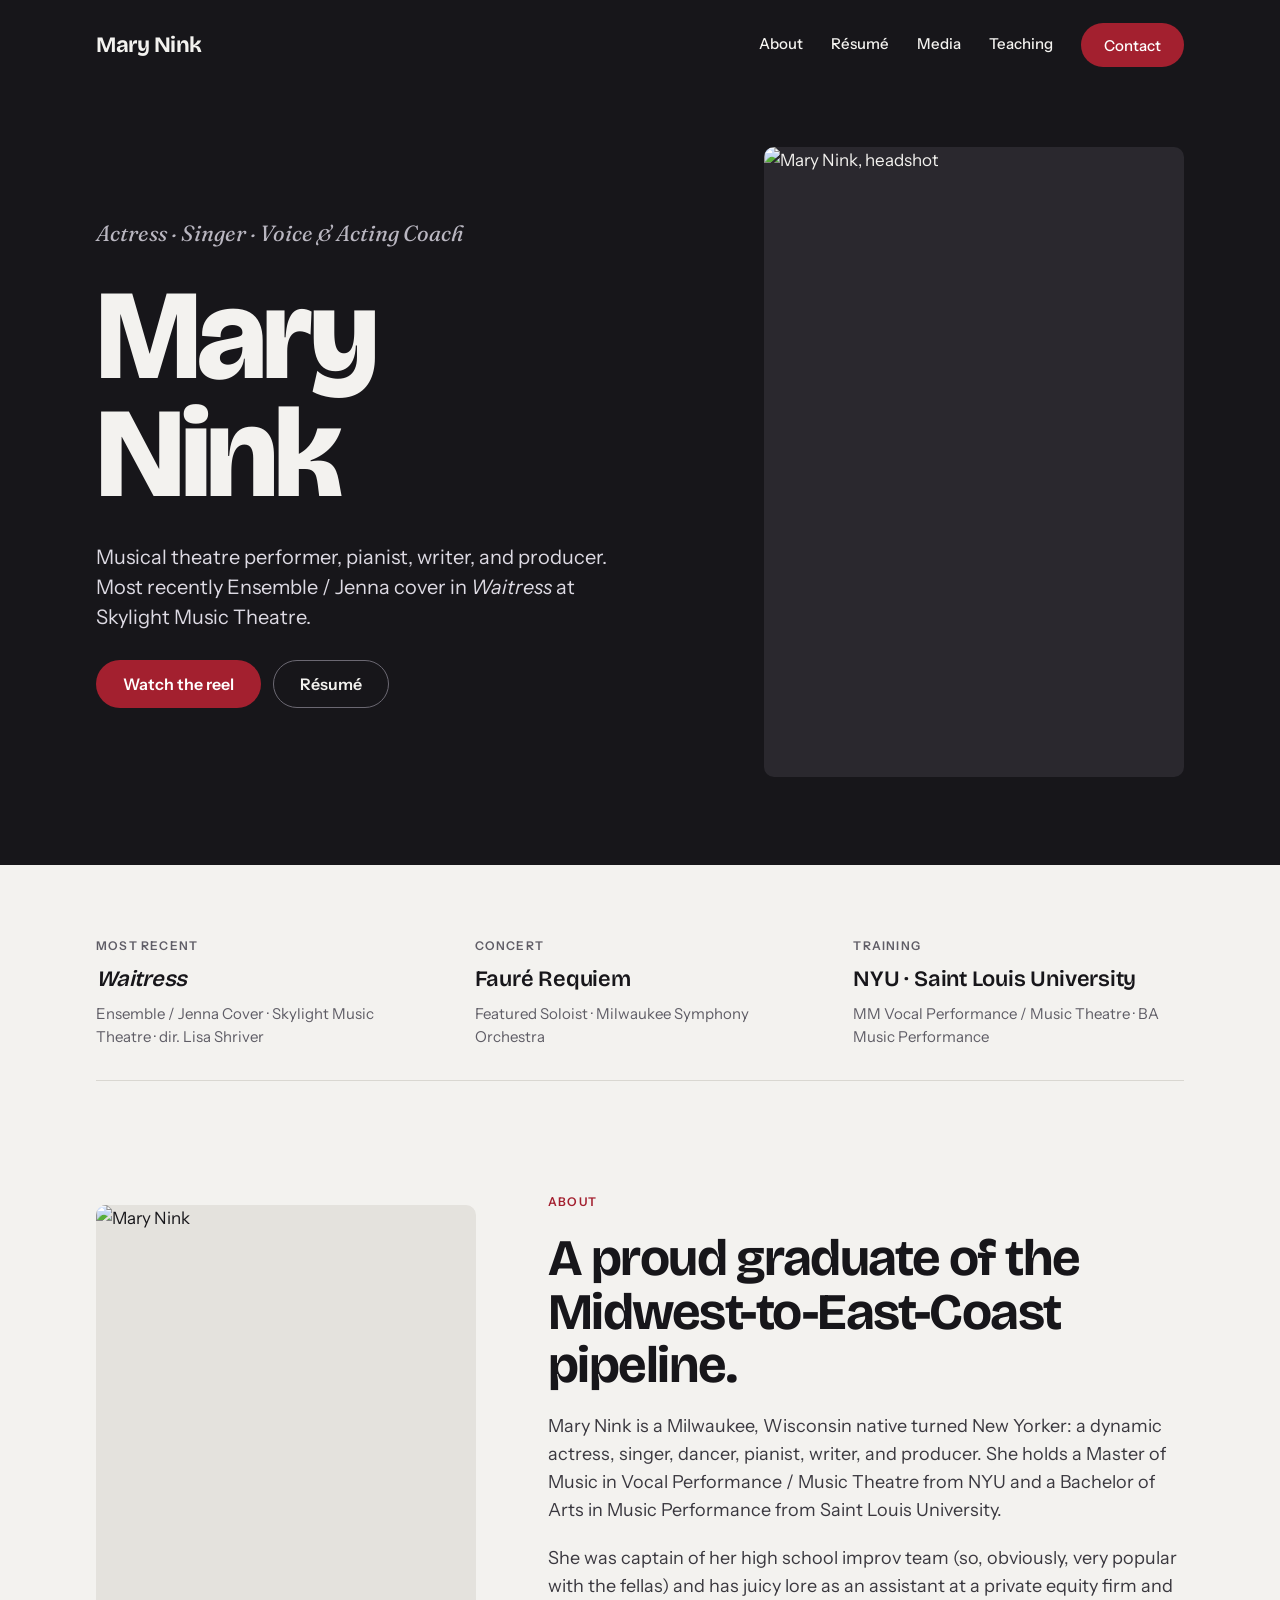
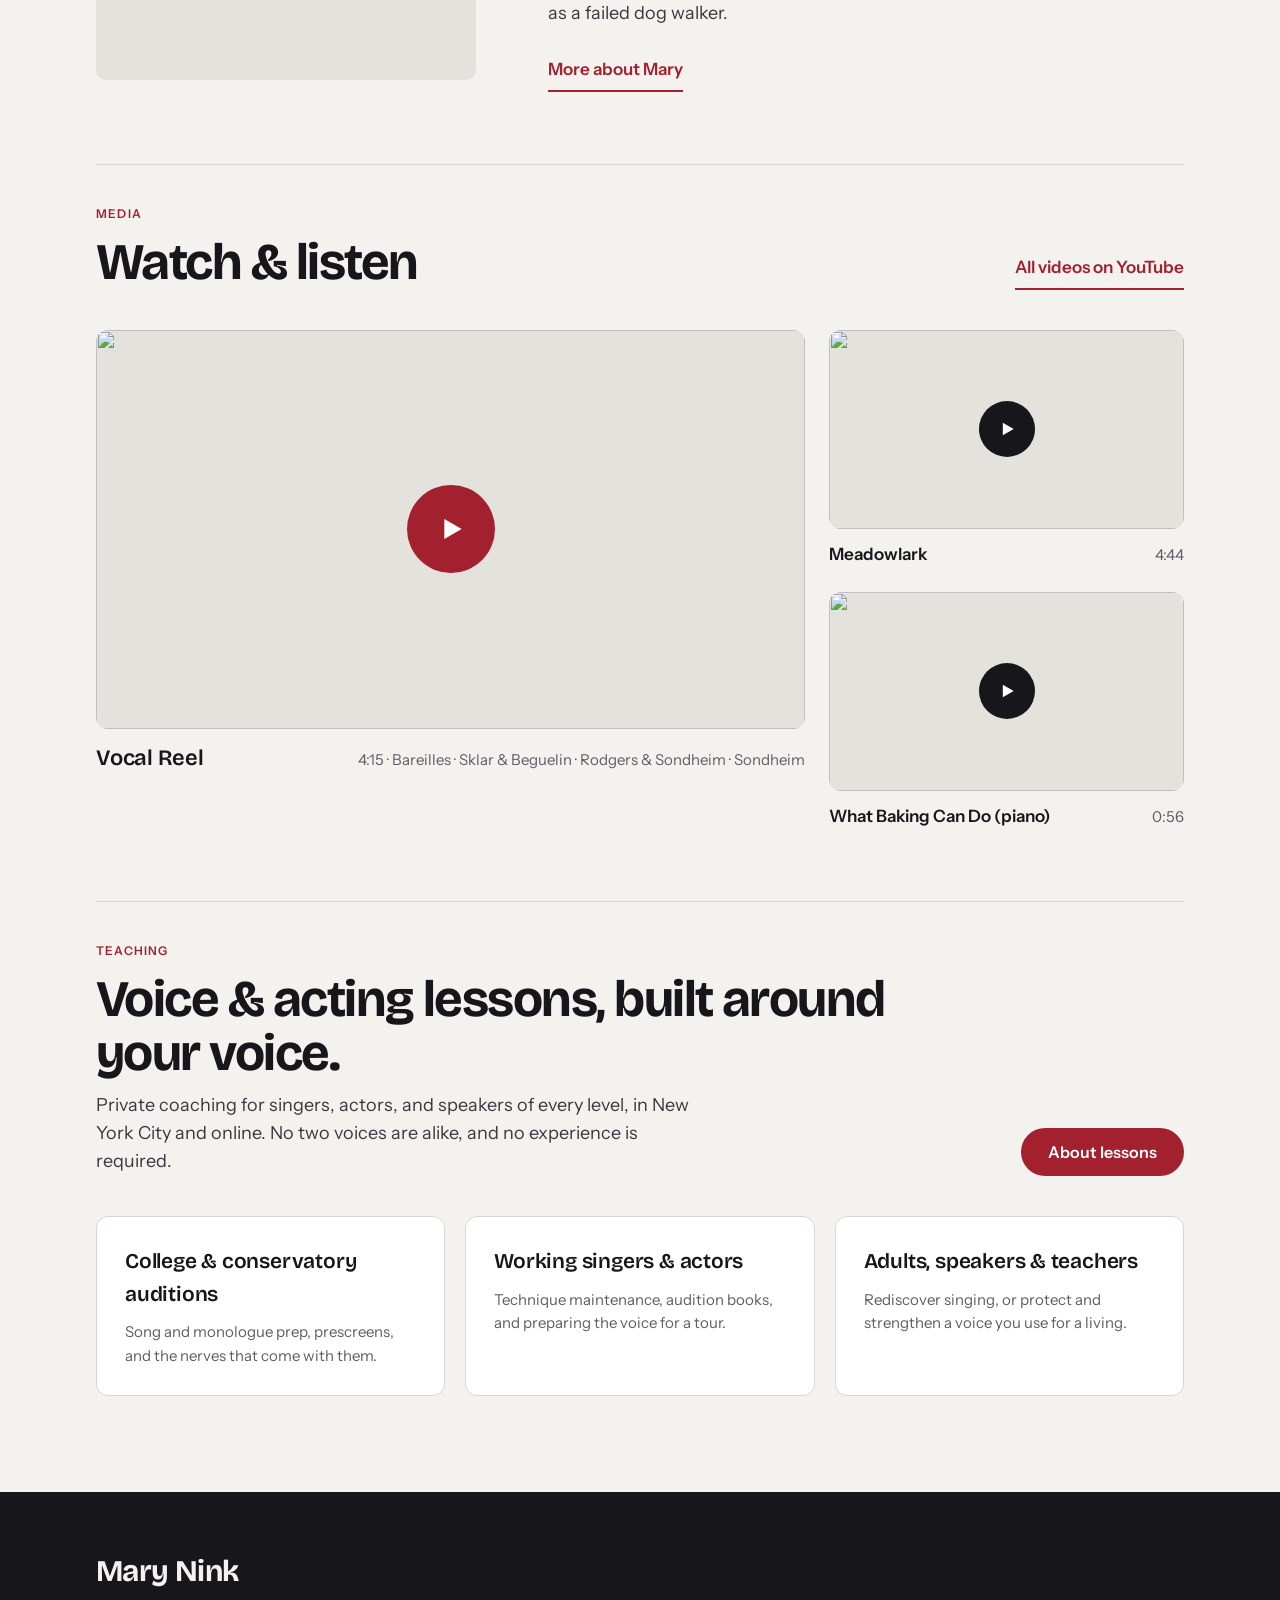
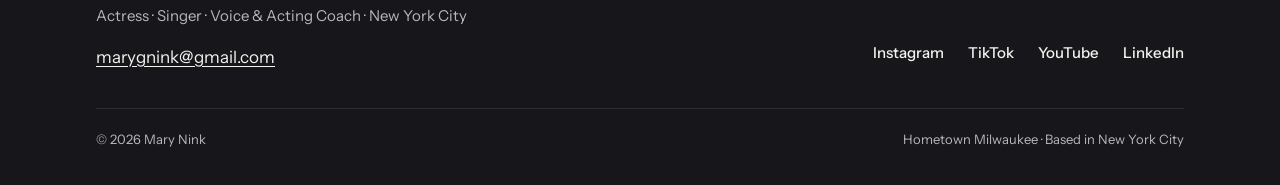
==== index.html @ 230041e6 "Home: drop the 'New York City by way of Milwaukee' line from the hero Co-Authored-By: Claude Fable 5" ====
<!doctype html>
<html lang="en">
<head>
<meta charset="utf-8">
<meta name="viewport" content="width=device-width, initial-scale=1">
<title>Mary Nink — Actress, Singer, Voice &amp; Acting Coach</title>
<meta name="description" content="Mary Nink is a New York City–based actress, singer, pianist, and voice and acting coach. Milwaukee native. MM, NYU; BA, Saint Louis University. Most recently in Waitress at Skylight Music Theatre.">
<link rel="canonical" href="https://mott-lab.github.io/marynink/">
<link rel="icon" href="assets/favicon.svg" type="image/svg+xml">
<meta property="og:type" content="website">
<meta property="og:site_name" content="Mary Nink">
<meta property="og:title" content="Mary Nink — Actress, Singer, Voice &amp; Acting Coach">
<meta property="og:description" content="New York City–based actress, singer, pianist, and voice and acting coach.">
<meta property="og:url" content="https://mott-lab.github.io/marynink/">
<meta property="og:image" content="https://static.wixstatic.com/media/5681b1_0198e34753824c97a51f817c208abb28~mv2.jpg/v1/fill/w_1200,h_630,al_c,q_85/5681b1_0198e34753824c97a51f817c208abb28~mv2.jpg">
<meta name="twitter:card" content="summary_large_image">
<link rel="preconnect" href="https://fonts.googleapis.com">
<link rel="preconnect" href="https://fonts.gstatic.com" crossorigin>
<link rel="stylesheet" href="https://fonts.googleapis.com/css2?family=Bricolage+Grotesque:opsz,wght@12..96,400..800&family=Fraunces:ital,opsz,wght@1,9..144,300..500&family=Instrument+Sans:ital,wght@0,400..700;1,400&display=swap">
<link rel="stylesheet" href="css/style.css">
<script type="application/ld+json">
{
  "@context": "https://schema.org",
  "@type": "Person",
  "name": "Mary Nink",
  "jobTitle": ["Actress", "Singer", "Voice and Acting Coach"],
  "email": "mailto:marygnink@gmail.com",
  "url": "https://mott-lab.github.io/marynink/",
  "homeLocation": { "@type": "Place", "name": "New York, NY" },
  "birthPlace": { "@type": "Place", "name": "Milwaukee, WI" },
  "alumniOf": [
    { "@type": "CollegeOrUniversity", "name": "New York University" },
    { "@type": "CollegeOrUniversity", "name": "Saint Louis University" }
  ],
  "sameAs": [
    "https://www.instagram.com/mary_nink/",
    "https://www.tiktok.com/@marynink",
    "https://www.youtube.com/@marynink",
    "https://www.linkedin.com/in/mary-nink-14496112a"
  ]
}
</script>
</head>
<body>
<a class="skip-link" href="#main">Skip to content</a>

<header class="site-header site-header--dark">
  <div class="wrap site-header__inner">
    <a class="brand" href="./">Mary Nink</a>
    <button class="nav-toggle" type="button" aria-expanded="false" aria-controls="site-nav" aria-label="Menu">
      <span class="nav-toggle__bar"></span><span class="nav-toggle__bar"></span><span class="nav-toggle__bar"></span>
    </button>
    <nav id="site-nav" class="site-nav" aria-label="Primary">
      <a href="about.html">About</a>
      <a href="resume.html">Résumé</a>
      <a href="media.html">Media</a>
      <a href="teaching.html">Teaching</a>
      <a class="btn btn--accent" href="contact.html">Contact</a>
    </nav>
  </div>
</header>

<main id="main">

  <section class="hero">
    <div class="wrap hero__inner">
      <div class="hero__copy">
        <p class="hero__kicker">Actress · Singer · Voice &amp; Acting Coach</p>
        <h1 class="display display--hero">Mary<br>Nink</h1>
        <p class="hero__lede">Musical theatre performer, pianist, writer, and producer. Most recently Ensemble / Jenna cover in <em>Waitress</em> at Skylight Music Theatre.</p>
        <div class="actions">
          <a class="btn btn--accent" href="media.html">Watch the reel</a>
          <a class="btn btn--outline-light" href="resume.html">Résumé</a>
        </div>
      </div>
      <div class="hero__photo">
        <img src="https://static.wixstatic.com/media/5681b1_0198e34753824c97a51f817c208abb28~mv2.jpg/v1/fill/w_800,h_1200,al_c,q_85,usm_0.66_1.00_0.01/5681b1_0198e34753824c97a51f817c208abb28~mv2.jpg" width="800" height="1200" alt="Mary Nink, headshot" fetchpriority="high">
      </div>
    </div>
  </section>

  <section class="section--tight">
    <div class="wrap">
      <div class="facts">
        <div class="fact">
          <span class="eyebrow eyebrow--muted">Most recent</span>
          <span class="fact__title"><em>Waitress</em></span>
          <span class="muted small">Ensemble / Jenna Cover · Skylight Music Theatre · dir. Lisa Shriver</span>
        </div>
        <div class="fact">
          <span class="eyebrow eyebrow--muted">Concert</span>
          <span class="fact__title">Fauré Requiem</span>
          <span class="muted small">Featured Soloist · Milwaukee Symphony Orchestra</span>
        </div>
        <div class="fact">
          <span class="eyebrow eyebrow--muted">Training</span>
          <span class="fact__title">NYU · Saint Louis University</span>
          <span class="muted small">MM Vocal Performance / Music Theatre · BA Music Performance</span>
        </div>
      </div>
    </div>
  </section>

  <section class="section">
    <div class="wrap" style="display:flex;flex-wrap:wrap;align-items:center;gap:40px 72px">
      <div class="portrait portrait--4x5" style="flex:0 1 380px;min-width:240px">
        <img src="https://static.wixstatic.com/media/5681b1_aa1f52a4cecd41df82ac7505c5632395~mv2.jpeg/v1/fill/w_880,h_1100,al_c,q_85,usm_0.66_1.00_0.01/5681b1_aa1f52a4cecd41df82ac7505c5632395~mv2.jpeg" width="880" height="1100" alt="Mary Nink" loading="lazy">
      </div>
      <div class="stack" style="flex:1 1 440px;gap:20px">
        <span class="eyebrow">About</span>
        <h2 class="h2">A proud graduate of the Midwest-to-East-Coast pipeline.</h2>
        <div class="prose" style="font-size:18px">
          <p>Mary Nink is a Milwaukee, Wisconsin native turned New Yorker: a dynamic actress, singer, dancer, pianist, writer, and producer. She holds a Master of Music in Vocal Performance / Music Theatre from NYU and a Bachelor of Arts in Music Performance from Saint Louis University.</p>
          <p>She was captain of her high school improv team (so, obviously, very popular with the fellas) and has juicy lore as an assistant at a private equity firm and as a failed dog walker.</p>
        </div>
        <a class="link-underline self-start" href="about.html">More about Mary</a>
      </div>
    </div>
  </section>

  <section class="section section--flush-top">
    <div class="wrap">
      <div class="section--rule" style="padding-top:40px">
        <div class="row">
          <div class="stack" style="gap:12px">
            <span class="eyebrow">Media</span>
            <h2 class="h2">Watch &amp; listen</h2>
          </div>
          <a class="link-underline" href="https://www.youtube.com/@marynink/videos" rel="noopener">All videos on YouTube</a>
        </div>

        <div class="mt-lg" style="display:flex;flex-wrap:wrap;gap:24px">
          <a class="media-card" style="flex:2 1 560px" href="https://www.youtube.com/watch?v=K8fSyA7ZMkI" rel="noopener">
            <span class="media-card__thumb">
              <img src="https://i.ytimg.com/vi/K8fSyA7ZMkI/maxresdefault.jpg" width="1280" height="720" alt="" loading="lazy">
              <span class="play-badge play-badge--lg" aria-hidden="true">
                <svg width="32" height="32" viewBox="0 0 24 24" fill="#fff"><path d="M7 4.5v15l13-7.5z"/></svg>
              </span>
            </span>
            <span class="media-card__meta">
              <span class="media-card__title">Vocal Reel</span>
              <span class="muted small">4:15 · Bareilles · Sklar &amp; Beguelin · Rodgers &amp; Sondheim · Sondheim</span>
            </span>
          </a>
          <div style="flex:1 1 280px;min-width:0;display:flex;flex-direction:column;gap:24px">
            <a class="media-card" href="media.html#more">
              <span class="media-card__thumb">
                <img src="https://static.wixstatic.com/media/5681b1_4193175b0b6e46e4a4966d03e0570d98f002.jpg/v1/fill/w_844,h_475,enc_auto/file.jpeg" width="844" height="475" alt="" loading="lazy">
                <span class="play-badge" aria-hidden="true"><svg width="20" height="20" viewBox="0 0 24 24" fill="#fff"><path d="M7 4.5v15l13-7.5z"/></svg></span>
              </span>
              <span class="media-card__meta"><span style="font-weight:600">Meadowlark</span><span class="muted small">4:44</span></span>
            </a>
            <a class="media-card" href="media.html#more">
              <span class="media-card__thumb">
                <img src="https://static.wixstatic.com/media/5681b1_f1ef5cc8d15c46eebb0e040eceede13af002.jpg/v1/fill/w_844,h_475,enc_auto/file.jpeg" width="844" height="475" alt="" loading="lazy">
                <span class="play-badge" aria-hidden="true"><svg width="20" height="20" viewBox="0 0 24 24" fill="#fff"><path d="M7 4.5v15l13-7.5z"/></svg></span>
              </span>
              <span class="media-card__meta"><span style="font-weight:600">What Baking Can Do (piano)</span><span class="muted small">0:56</span></span>
            </a>
          </div>
        </div>
      </div>
    </div>
  </section>

  <section class="section section--flush-top" style="padding-bottom:96px">
    <div class="wrap">
      <div class="section--rule" style="padding-top:40px">
        <div class="row">
          <div class="stack" style="gap:12px;flex:1 1 420px;min-width:0">
            <span class="eyebrow">Teaching</span>
            <h2 class="h2">Voice &amp; acting lessons, built around your voice.</h2>
            <p class="measure" style="font-size:18px;color:var(--ink-3)">Private coaching for singers, actors, and speakers of every level, in New York City and online. No two voices are alike, and no experience is required.</p>
          </div>
          <a class="btn btn--accent" href="teaching.html">About lessons</a>
        </div>
        <div class="grid mt-lg">
          <div class="card">
            <span class="card__title">College &amp; conservatory auditions</span>
            <p class="muted small">Song and monologue prep, prescreens, and the nerves that come with them.</p>
          </div>
          <div class="card">
            <span class="card__title">Working singers &amp; actors</span>
            <p class="muted small">Technique maintenance, audition books, and preparing the voice for a tour.</p>
          </div>
          <div class="card">
            <span class="card__title">Adults, speakers &amp; teachers</span>
            <p class="muted small">Rediscover singing, or protect and strengthen a voice you use for a living.</p>
          </div>
        </div>
      </div>
    </div>
  </section>

</main>

<footer class="site-footer">
  <div class="wrap site-footer__inner">
    <div class="site-footer__brand">
      <span class="site-footer__name">Mary Nink</span>
      <span class="site-footer__tag">Actress · Singer · Voice &amp; Acting Coach · New York City</span>
      <a class="site-footer__email" href="mailto:marygnink@gmail.com">marygnink@gmail.com</a>
    </div>
    <nav class="site-footer__social" aria-label="Social">
      <a href="https://www.instagram.com/mary_nink/" rel="noopener">Instagram</a>
      <a href="https://www.tiktok.com/@marynink" rel="noopener">TikTok</a>
      <a href="https://www.youtube.com/@marynink/videos" rel="noopener">YouTube</a>
      <a href="https://www.linkedin.com/in/mary-nink-14496112a" rel="noopener">LinkedIn</a>
    </nav>
    <div class="site-footer__legal">
      <span>© <span id="year">2026</span> Mary Nink</span>
      <span>Hometown Milwaukee · Based in New York City</span>
    </div>
  </div>
</footer>

<script src="js/main.js" defer></script>
</body>
</html>
---- css/style.css ----
/* ==========================================================================
   Mary Nink — site stylesheet
   One ground, one ink, one accent. Edit the tokens below to retheme.
   ========================================================================== */

:root {
  --ink: #17161A;
  --ink-2: #2A282E;
  --ink-3: #3A383F;
  --paper: #F3F2EF;
  --paper-2: #E4E2DD;
  --white: #FFFFFF;
  --line: #D9D7D1;
  --line-2: #C9C6BF;
  --line-dark: #2E2C33;
  --muted: #5F5D66;
  --muted-on-dark: #B9B6C0;
  --soft-on-dark: #DDDAE3;
  --accent: #A3202F;
  --accent-hover: #7E1724;

  --font-display: 'Bricolage Grotesque', system-ui, -apple-system, 'Segoe UI', sans-serif;
  --font-body: 'Instrument Sans', system-ui, -apple-system, 'Segoe UI', sans-serif;
  --font-serif: 'Fraunces', Georgia, 'Times New Roman', serif;

  --wrap: 1184px;
  --gutter: 48px;
  --radius: 12px;
  --radius-lg: 14px;
}

@media (max-width: 760px) {
  :root { --gutter: 20px; }
}

/* Reset ------------------------------------------------------------------ */

*, *::before, *::after { box-sizing: border-box; }

html { -webkit-text-size-adjust: 100%; scroll-behavior: smooth; }

body {
  margin: 0;
  background: var(--paper);
  color: var(--ink);
  font-family: var(--font-body);
  font-size: 17px;
  line-height: 1.55;
  -webkit-font-smoothing: antialiased;
}

img, svg, video, iframe { display: block; max-width: 100%; }
img { height: auto; background: var(--paper-2); }

h1, h2, h3, h4 {
  margin: 0;
  font-family: var(--font-display);
  font-weight: 700;
  letter-spacing: -0.02em;
  line-height: 1.1;
}

p, ul, ol { margin: 0; }
ul, ol { padding: 0; list-style: none; }

a { color: var(--accent); text-decoration-thickness: 1px; text-underline-offset: 3px; }
a:hover { color: var(--accent-hover); }

button, input, select, textarea { font: inherit; color: inherit; }

:focus-visible { outline: 2px solid var(--accent); outline-offset: 3px; }

.visually-hidden {
  position: absolute !important;
  width: 1px; height: 1px;
  padding: 0; margin: -1px;
  overflow: hidden; clip: rect(0 0 0 0);
  white-space: nowrap; border: 0;
}

.skip-link {
  position: absolute; left: 16px; top: -100px;
  padding: 10px 16px; border-radius: 8px;
  background: var(--accent); color: var(--white);
  font-weight: 600; z-index: 100;
}
.skip-link:focus { top: 16px; color: var(--white); }

/* Layout ------------------------------------------------------------------ */

.wrap { max-width: var(--wrap); margin: 0 auto; padding-inline: var(--gutter); }

.section { padding-block: 72px; }
.section--tight { padding-block: 40px; }
.section--flush-top { padding-top: 0; }
.section--rule { border-top: 1px solid var(--line); }

.split {
  display: flex; flex-wrap: wrap;
  gap: 40px 72px; align-items: flex-start;
}
.split > .split__aside { flex: 0 1 300px; min-width: 0; }
.split > .split__main { flex: 1 1 520px; min-width: 0; }

.grid { display: flex; flex-wrap: wrap; gap: 20px; }
.grid > * { flex: 1 1 280px; min-width: 0; }
.grid--tight > * { flex-basis: 220px; }

.stack { display: flex; flex-direction: column; gap: 16px; }
.stack--sm { gap: 8px; }
.stack--lg { gap: 28px; }

.row {
  display: flex; flex-wrap: wrap;
  align-items: flex-end; justify-content: space-between;
  gap: 16px 48px;
}

/* Type -------------------------------------------------------------------- */

.eyebrow {
  display: block;
  font-size: 12px; font-weight: 600;
  letter-spacing: 0.1em; text-transform: uppercase;
  color: var(--accent);
}
.eyebrow--muted { color: var(--muted); }

.display {
  font-size: clamp(44px, 6vw, 84px);
  font-weight: 800; line-height: 0.98;
  letter-spacing: -0.035em;
}
.display--hero {
  font-size: clamp(64px, 10vw, 136px);
  line-height: 0.92;
}

.h2 { font-size: clamp(34px, 4vw, 52px); line-height: 1.05; letter-spacing: -0.03em; }
.h3 { font-size: clamp(28px, 3vw, 36px); letter-spacing: -0.025em; }
.h4 { font-size: 22px; font-weight: 600; letter-spacing: -0.01em; }

.lede {
  font-family: var(--font-serif);
  font-style: italic; font-weight: 400;
  font-size: 22px; line-height: 1.4;
  color: var(--muted);
}

.prose { font-size: 19px; color: var(--ink-3); display: flex; flex-direction: column; gap: 20px; }
.prose p { max-width: 68ch; }

.muted { color: var(--muted); }
.small { font-size: 15px; }
.measure { max-width: 620px; }

/* Buttons ----------------------------------------------------------------- */

.btn {
  display: inline-flex; align-items: center; justify-content: center; gap: 10px;
  min-height: 48px; padding: 0 26px;
  border-radius: 999px; border: 1.5px solid transparent;
  font-weight: 600; font-size: 16px; line-height: 1;
  text-decoration: none; cursor: pointer;
  transition: background-color .15s ease, border-color .15s ease, color .15s ease, transform .15s ease;
}
.btn:active { transform: translateY(1px); }
.btn--accent { background: var(--accent); color: var(--white); }
.btn--accent:hover { background: var(--accent-hover); color: var(--white); }
.btn--outline { border-color: var(--ink); color: var(--ink); background: transparent; }
.btn--outline:hover { background: var(--ink); color: var(--paper); }
.btn--outline-light { border-color: #6B6872; color: var(--paper); background: transparent; }
.btn--outline-light:hover { border-color: var(--paper); color: var(--paper); }
.btn--sm { min-height: 44px; padding: 0 22px; font-size: 15px; }
.btn svg { flex: none; }

.link-underline {
  display: inline-flex; align-items: center; min-height: 44px;
  font-weight: 600; color: var(--accent); text-decoration: none;
  border-bottom: 2px solid var(--accent);
}
.link-underline:hover { color: var(--accent-hover); border-color: var(--accent-hover); }

.actions { display: flex; flex-wrap: wrap; gap: 12px; }

/* Header + nav ------------------------------------------------------------ */

.site-header {
  position: relative; z-index: 20;
  border-bottom: 1px solid var(--line);
  background: var(--paper);
}
.site-header--dark {
  background: var(--ink); color: var(--paper);
  border-bottom-color: transparent;
}
.site-header__inner {
  display: flex; align-items: center; justify-content: space-between;
  gap: 12px 32px; padding-block: 20px;
}
.brand {
  font-family: var(--font-display); font-weight: 700;
  font-size: 22px; letter-spacing: -0.02em;
  color: inherit; text-decoration: none; padding: 8px 0;
}
.brand:hover { color: inherit; }

.site-nav {
  display: flex; flex-wrap: wrap; align-items: center; gap: 4px 28px;
}
.site-nav a {
  color: inherit; text-decoration: none;
  font-size: 15px; font-weight: 500; padding: 12px 0;
  border-bottom: 2px solid transparent;
}
.site-nav a:hover { color: inherit; border-bottom-color: currentColor; }
.site-nav a[aria-current="page"] { font-weight: 600; border-bottom-color: var(--accent); }
.site-nav .btn { padding: 0 22px; min-height: 44px; font-size: 15px; border-bottom: 0; color: var(--white); }
.site-nav .btn:hover { color: var(--white); }

.nav-toggle {
  display: none;
  width: 44px; height: 44px; padding: 0;
  border: 0; border-radius: 8px; background: transparent;
  cursor: pointer; flex-direction: column; align-items: center; justify-content: center; gap: 5px;
}
.nav-toggle__bar {
  display: block; width: 22px; height: 2px; background: currentColor;
  transition: transform .2s ease, opacity .2s ease;
}
.nav-toggle[aria-expanded="true"] .nav-toggle__bar:nth-child(1) { transform: translateY(7px) rotate(45deg); }
.nav-toggle[aria-expanded="true"] .nav-toggle__bar:nth-child(2) { opacity: 0; }
.nav-toggle[aria-expanded="true"] .nav-toggle__bar:nth-child(3) { transform: translateY(-7px) rotate(-45deg); }

@media (max-width: 760px) {
  .nav-toggle { display: inline-flex; }
  .site-nav {
    display: none;
    position: absolute; left: 0; right: 0; top: 100%;
    flex-direction: column; align-items: stretch; gap: 0;
    padding: 8px var(--gutter) 20px;
    background: var(--paper); border-bottom: 1px solid var(--line);
    box-shadow: 0 16px 32px -16px rgba(0, 0, 0, .25);
  }
  .site-header--dark .site-nav { background: var(--ink); border-bottom-color: var(--line-dark); }
  .site-nav.is-open { display: flex; }
  .site-nav a { padding: 14px 0; font-size: 17px; border-bottom: 1px solid var(--line); }
  .site-header--dark .site-nav a { border-bottom-color: var(--line-dark); }
  .site-nav a[aria-current="page"] { border-bottom-color: var(--accent); }
  .site-nav .btn { margin-top: 12px; align-self: flex-start; }
}

/* Hero (home) ------------------------------------------------------------- */

.hero {
  background: var(--ink); color: var(--paper);
  padding: 56px 0 88px;
}
.hero__inner {
  display: flex; flex-wrap: wrap; align-items: center; gap: 48px 64px;
}
.hero__copy { flex: 1 1 440px; min-width: 0; display: flex; flex-direction: column; gap: 28px; }
.hero__kicker { font-family: var(--font-serif); font-style: italic; font-size: 22px; color: var(--muted-on-dark); }
.hero__lede { font-size: 20px; line-height: 1.5; max-width: 520px; color: var(--soft-on-dark); }
.hero__photo { flex: 0 1 420px; min-width: 260px; }
.hero__photo img {
  width: 100%; aspect-ratio: 2 / 3; object-fit: cover;
  border-radius: 10px; background: var(--ink-2);
}

/* Facts strip ------------------------------------------------------------- */

.facts { display: flex; flex-wrap: wrap; gap: 0 48px; border-bottom: 1px solid var(--line); }
.fact { flex: 1 1 300px; min-width: 0; padding: 32px 0; display: flex; flex-direction: column; gap: 6px; }
.fact__title { font-family: var(--font-display); font-weight: 600; font-size: 22px; letter-spacing: -0.01em; }

/* Cards ------------------------------------------------------------------- */

.card {
  background: var(--white); border: 1px solid var(--line);
  border-radius: var(--radius); padding: 28px;
  display: flex; flex-direction: column; gap: 10px;
}
.card--compact { padding: 22px 24px; gap: 6px; }
.card__title { font-family: var(--font-display); font-weight: 600; font-size: 21px; letter-spacing: -0.01em; }
.card__value { font-weight: 600; font-size: 18px; }
.card__big { font-family: var(--font-display); font-weight: 700; font-size: 30px; letter-spacing: -0.02em; }

.cta-band {
  background: var(--ink); color: var(--paper);
  border-radius: var(--radius-lg); padding: 48px;
  display: flex; flex-wrap: wrap; align-items: center; justify-content: space-between;
  gap: 20px 48px;
}
.cta-band h2 { color: var(--paper); font-size: clamp(28px, 3.5vw, 40px); letter-spacing: -0.03em; }
.cta-band p { color: var(--muted-on-dark); }
@media (max-width: 760px) { .cta-band { padding: 32px 24px; } }

/* Credits / list rows ----------------------------------------------------- */

.credits { display: flex; flex-direction: column; }
.credit {
  display: flex; flex-wrap: wrap; gap: 4px 24px;
  padding: 16px 0; border-bottom: 1px solid var(--line);
}
.credit__title { flex: 1.3 1 220px; min-width: 0; font-weight: 600; font-size: 18px; }
.credit__role { flex: 1 1 200px; min-width: 0; }
.credit__venue { flex: 1.3 1 220px; min-width: 0; color: var(--muted); }
.credit--two .credit__title { flex: 2 1 320px; }
.credit--two .credit__venue { flex: 1 1 200px; }
.credit__label {
  flex: 0 1 160px; min-width: 0; padding-top: 4px;
  font-size: 12px; font-weight: 600; letter-spacing: 0.1em; text-transform: uppercase; color: var(--muted);
}
.credit__body { flex: 1 1 360px; min-width: 0; }

.rows { display: flex; flex-direction: column; }
.rows > li {
  display: flex; flex-wrap: wrap; justify-content: space-between; gap: 4px 24px;
  padding: 18px 0; border-bottom: 1px solid var(--line); font-size: 18px;
}
.rows > li strong { font-weight: 600; }

.pills { display: flex; flex-wrap: wrap; gap: 10px; }
.pill {
  display: inline-flex; align-items: center; min-height: 40px; padding: 0 16px;
  border-radius: 999px; background: var(--white); border: 1px solid var(--line);
  font-size: 15px; color: var(--ink); text-decoration: none;
}
a.pill { min-height: 44px; padding: 0 18px; font-weight: 500; }
a.pill:hover { border-color: var(--ink); color: var(--ink); }

/* Media ------------------------------------------------------------------- */

.embed {
  position: relative; width: 100%; aspect-ratio: 16 / 9;
  background: var(--ink); border-radius: var(--radius); overflow: hidden;
}
.embed iframe { position: absolute; inset: 0; width: 100%; height: 100%; border: 0; }

.media-card { display: flex; flex-direction: column; gap: 12px; text-decoration: none; color: var(--ink); }
.media-card:hover { color: var(--ink); }
.media-card__thumb {
  position: relative; aspect-ratio: 16 / 9; width: 100%;
  border-radius: var(--radius); overflow: hidden; background: var(--paper-2);
}
.media-card__thumb img { width: 100%; height: 100%; object-fit: cover; }
.play-badge {
  position: absolute; left: 50%; top: 50%; transform: translate(-50%, -50%);
  width: 56px; height: 56px; border-radius: 999px;
  background: var(--ink); display: flex; align-items: center; justify-content: center;
  transition: transform .15s ease, background-color .15s ease;
}
.play-badge--lg { width: 88px; height: 88px; background: var(--accent); }
.media-card:hover .play-badge { transform: translate(-50%, -50%) scale(1.06); background: var(--accent); }
.media-card__meta { display: flex; flex-wrap: wrap; justify-content: space-between; gap: 4px 16px; align-items: baseline; }
.media-card__title { font-family: var(--font-display); font-weight: 600; font-size: 22px; letter-spacing: -0.01em; }

.tracklist { display: flex; flex-direction: column; }
.tracklist li {
  display: flex; gap: 16px; padding: 12px 0; border-top: 1px solid var(--line);
}
.tracklist li:last-child { border-bottom: 1px solid var(--line); }
.tracklist__time { flex: 0 0 44px; font-variant-numeric: tabular-nums; color: var(--accent); font-weight: 600; }
.tracklist__title { font-weight: 600; display: block; }

.photo-grid { display: flex; flex-wrap: wrap; gap: 20px; }
.photo-grid > a, .photo-grid > figure { flex: 1 1 240px; min-width: 0; margin: 0; display: block; }
.photo-grid img {
  width: 100%; aspect-ratio: 4 / 5; object-fit: cover;
  border-radius: var(--radius); background: var(--paper-2);
}
.photo-grid figcaption { margin-top: 8px; font-size: 14px; color: var(--muted); }

.banner-photo img {
  width: 100%; aspect-ratio: 21 / 9; object-fit: cover;
  border-radius: var(--radius-lg); background: var(--paper-2);
}
@media (max-width: 760px) { .banner-photo img { aspect-ratio: 4 / 3; } }

.portrait img { width: 100%; aspect-ratio: 3 / 4; object-fit: cover; border-radius: 10px; }
.portrait--4x5 img { aspect-ratio: 4 / 5; }

/* Steps ------------------------------------------------------------------- */

.steps { display: flex; flex-wrap: wrap; gap: 20px; counter-reset: step; }
.steps > li {
  flex: 1 1 280px; min-width: 0;
  display: flex; flex-direction: column; gap: 12px;
  padding-top: 24px; border-top: 3px solid var(--accent);
}
.steps__n { font-family: var(--font-display); font-weight: 700; font-size: 15px; letter-spacing: 0.06em; text-transform: uppercase; color: var(--muted); }

/* Forms ------------------------------------------------------------------- */

.form {
  background: var(--white); border: 1px solid var(--line);
  border-radius: var(--radius-lg); padding: 36px;
  display: flex; flex-direction: column; gap: 20px;
}
@media (max-width: 760px) { .form { padding: 24px 20px; } }
.field { display: flex; flex-direction: column; gap: 8px; min-width: 0; }
.field label { font-size: 14px; font-weight: 600; }
.field input, .field select, .field textarea {
  width: 100%; min-height: 48px; padding: 0 14px;
  border: 1px solid var(--line-2); border-radius: 8px;
  background: var(--white); color: var(--ink);
}
.field textarea { min-height: 160px; padding: 12px 14px; resize: vertical; }
.field input:focus, .field select:focus, .field textarea:focus { outline: 2px solid var(--accent); outline-offset: 2px; border-color: var(--accent); }
.form__row { display: flex; flex-wrap: wrap; gap: 20px; }
.form__row > .field { flex: 1 1 200px; }
.form__foot { display: flex; flex-wrap: wrap; align-items: center; justify-content: space-between; gap: 12px 24px; }
.form__status { font-size: 14px; color: var(--muted); }
.form__status[data-state="sent"] { color: #2E6B4F; }
.form__status[data-state="error"] { color: var(--accent); }
.honey { position: absolute; left: -9999px; width: 1px; height: 1px; opacity: 0; }

.contact-email {
  font-family: var(--font-display); font-weight: 600;
  font-size: clamp(22px, 2.6vw, 30px); letter-spacing: -0.02em;
  color: var(--ink); text-decoration: none; border-bottom: 2px solid var(--accent);
  align-self: flex-start; padding: 4px 0; word-break: break-all;
}
.contact-email:hover { color: var(--accent); }

/* Footer ------------------------------------------------------------------ */

.site-footer { background: var(--ink); color: var(--paper); padding: 56px 0 36px; }
.site-footer__inner {
  display: flex; flex-wrap: wrap; gap: 32px 64px;
  justify-content: space-between; align-items: flex-end;
}
.site-footer__brand { display: flex; flex-direction: column; gap: 10px; flex: 1 1 320px; min-width: 0; }
.site-footer__name { font-family: var(--font-display); font-weight: 700; font-size: 30px; letter-spacing: -0.02em; }
.site-footer__tag { color: var(--muted-on-dark); font-size: 15px; }
.site-footer a { color: var(--paper); }
.site-footer__email { font-size: 17px; padding: 6px 0; display: inline-block; }
.site-footer__social { display: flex; flex-wrap: wrap; gap: 4px 24px; }
.site-footer__social a { text-decoration: none; font-size: 15px; font-weight: 500; padding: 12px 0; }
.site-footer__social a:hover { text-decoration: underline; }
.site-footer__legal {
  flex-basis: 100%; border-top: 1px solid var(--line-dark); padding-top: 20px;
  color: var(--muted-on-dark); font-size: 13px;
  display: flex; flex-wrap: wrap; justify-content: space-between; gap: 8px 24px;
}

/* Utilities --------------------------------------------------------------- */

.mt-sm { margin-top: 8px; }
.mt-md { margin-top: 20px; }
.mt-lg { margin-top: 40px; }
.pb-0 { padding-bottom: 0; }
.center { text-align: center; }
.self-start { align-self: flex-start; }

/* Print (résumé page) ----------------------------------------------------- */

@media print {
  :root { --gutter: 0; }
  body { background: #fff; color: #000; font-size: 11pt; }
  .site-header, .site-footer, .no-print, .nav-toggle, .skip-link { display: none !important; }
  .section { padding-block: 14pt; }
  .display { font-size: 28pt; }
  .credit, .rows > li { break-inside: avoid; padding: 6pt 0; }
  .pill { border: 1px solid #999; min-height: 0; padding: 2pt 8pt; }
  a { color: #000; text-decoration: none; }
}
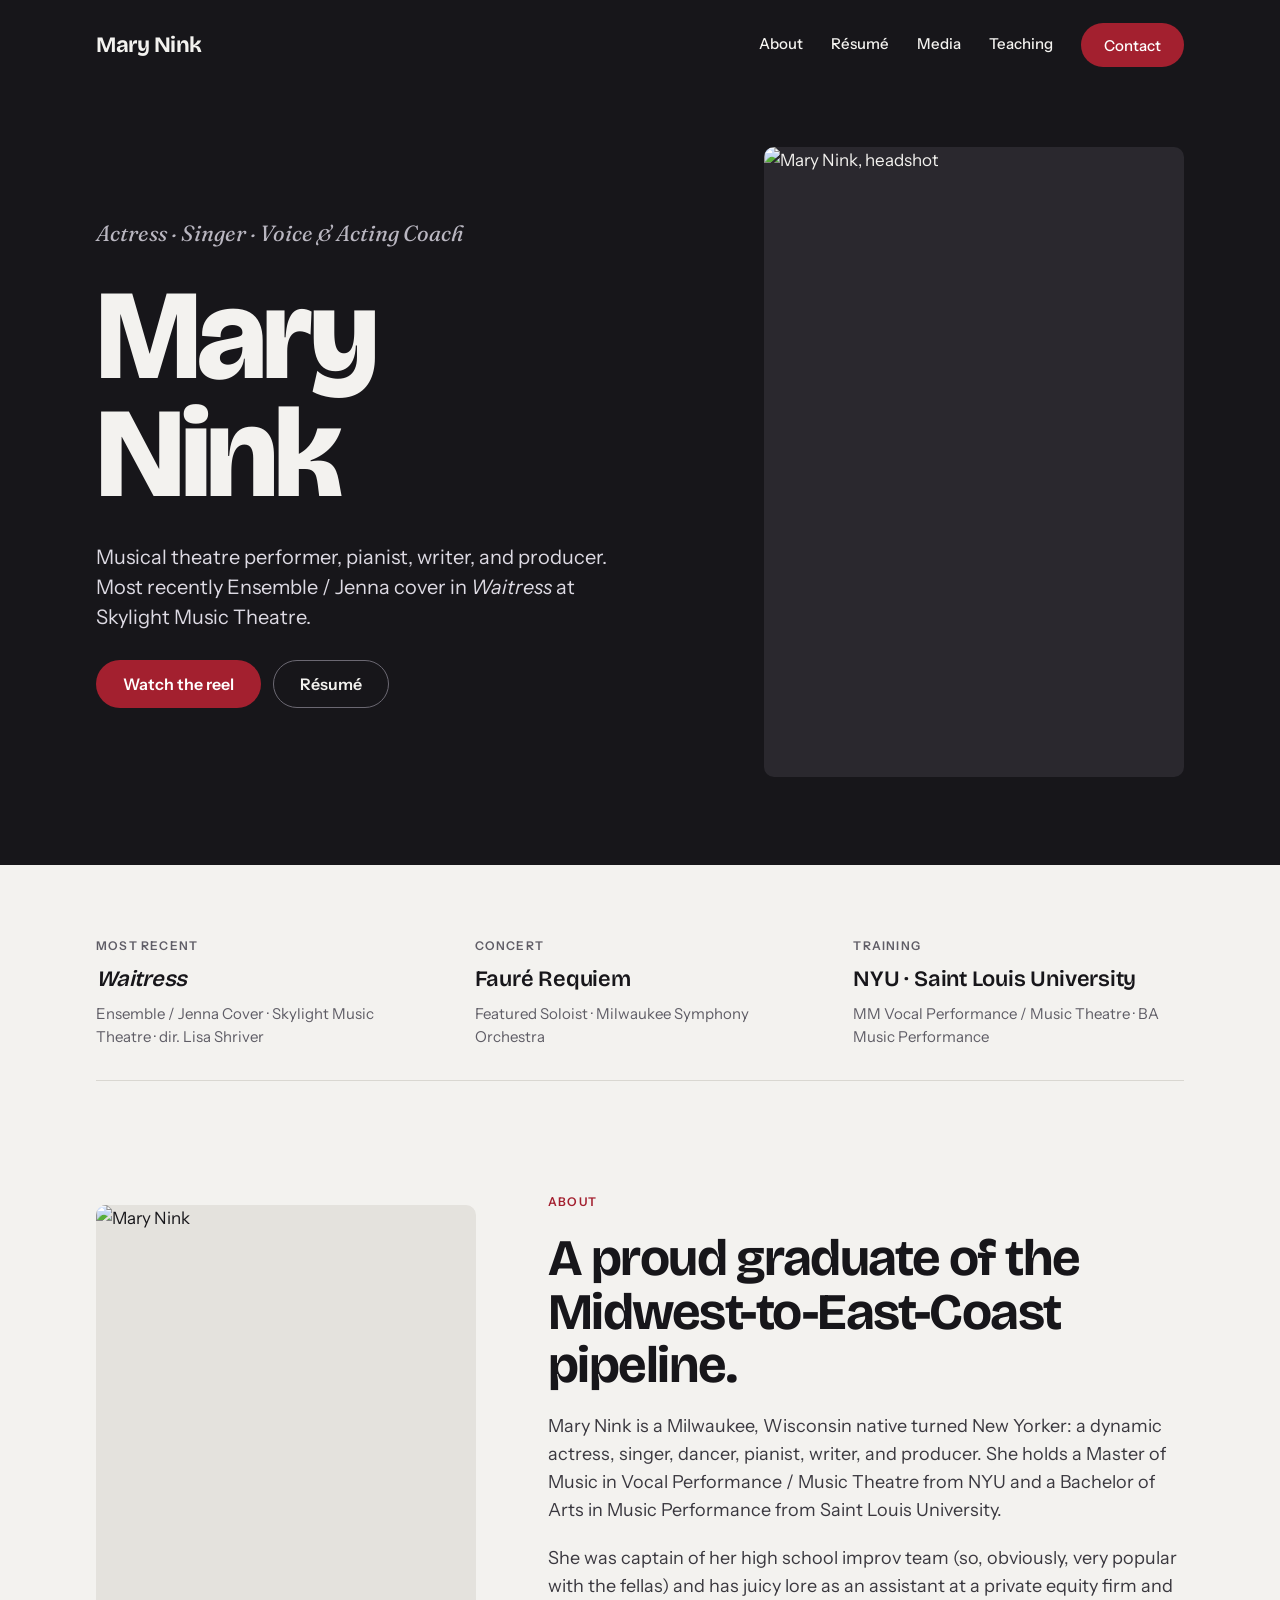
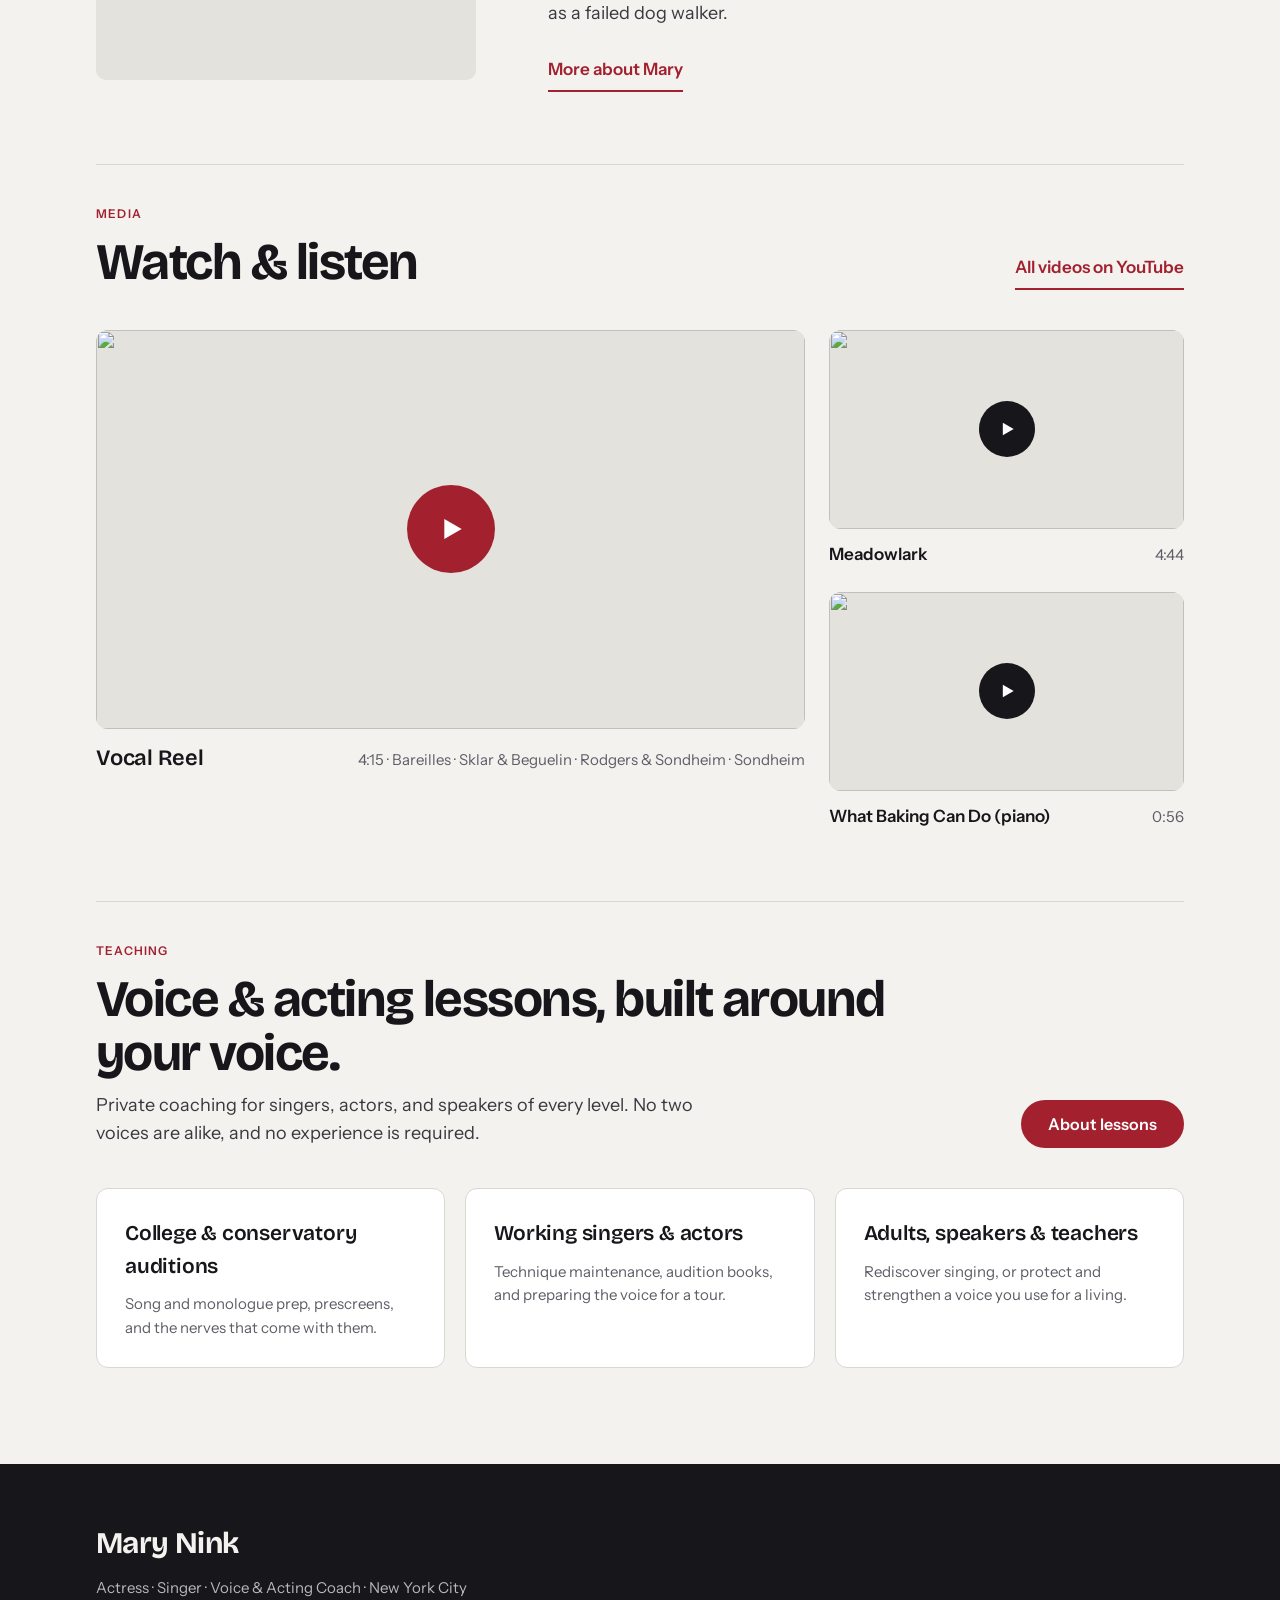
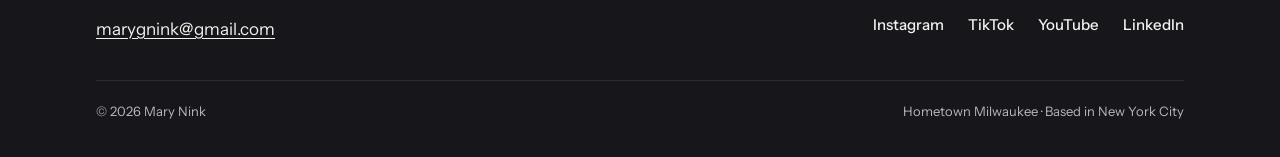
==== commit 200e90b6: "Remove 'NYC and online' phrasing site-wide; drop the Rates section Co-Authored-By: Claude Fable 5.1 " ====
--- a/index.html
+++ b/index.html
@@ -170,7 +170,7 @@
           <div class="stack" style="gap:12px;flex:1 1 420px;min-width:0">
             <span class="eyebrow">Teaching</span>
             <h2 class="h2">Voice &amp; acting lessons, built around your voice.</h2>
-            <p class="measure" style="font-size:18px;color:var(--ink-3)">Private coaching for singers, actors, and speakers of every level, in New York City and online. No two voices are alike, and no experience is required.</p>
+            <p class="measure" style="font-size:18px;color:var(--ink-3)">Private coaching for singers, actors, and speakers of every level. No two voices are alike, and no experience is required.</p>
           </div>
           <a class="btn btn--accent" href="teaching.html">About lessons</a>
         </div>
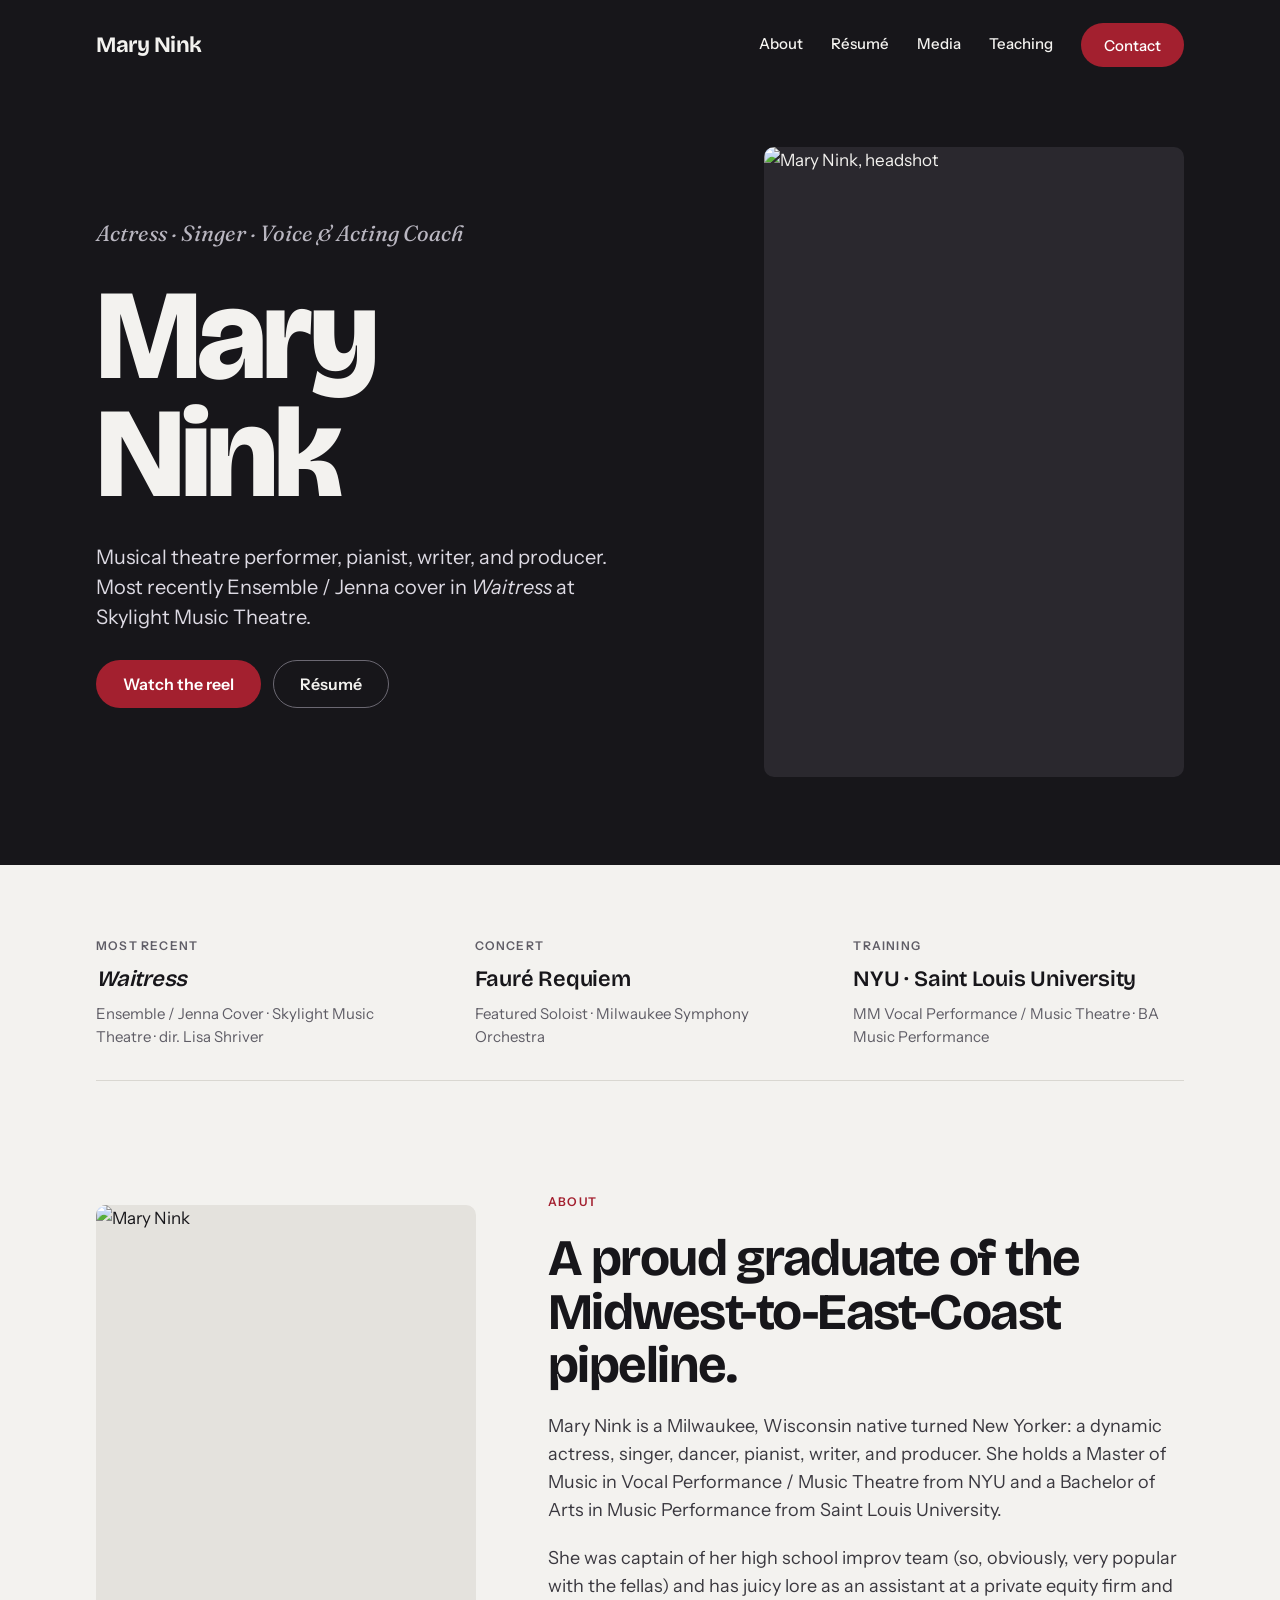
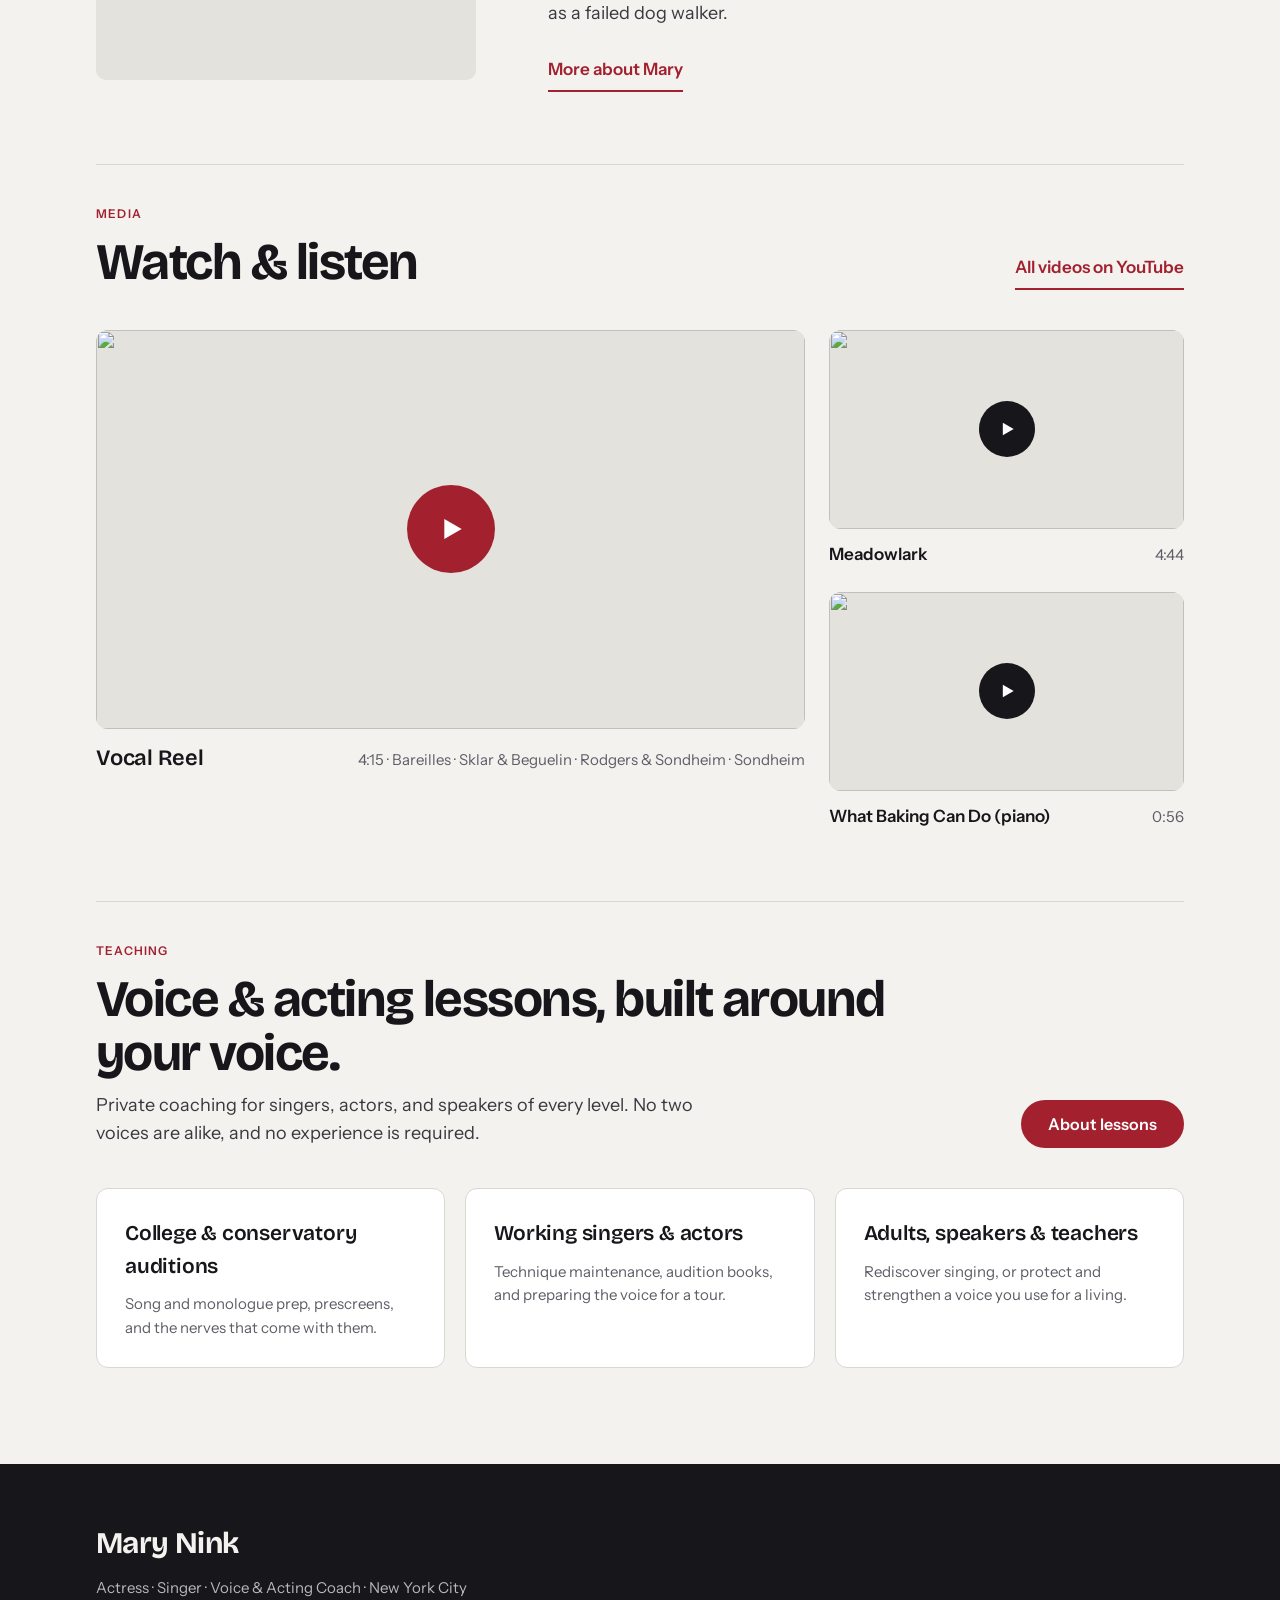
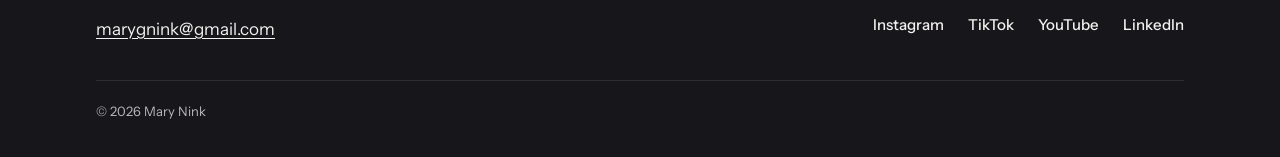
==== commit 95b3de0b: "Footer: remove 'Hometown Milwaukee · Based in New York City' line Co-Authored-By: Claude Fable 5.1 <" ====
--- a/index.html
+++ b/index.html
@@ -209,7 +209,6 @@
     </nav>
     <div class="site-footer__legal">
       <span>© <span id="year">2026</span> Mary Nink</span>
-      <span>Hometown Milwaukee · Based in New York City</span>
     </div>
   </div>
 </footer>
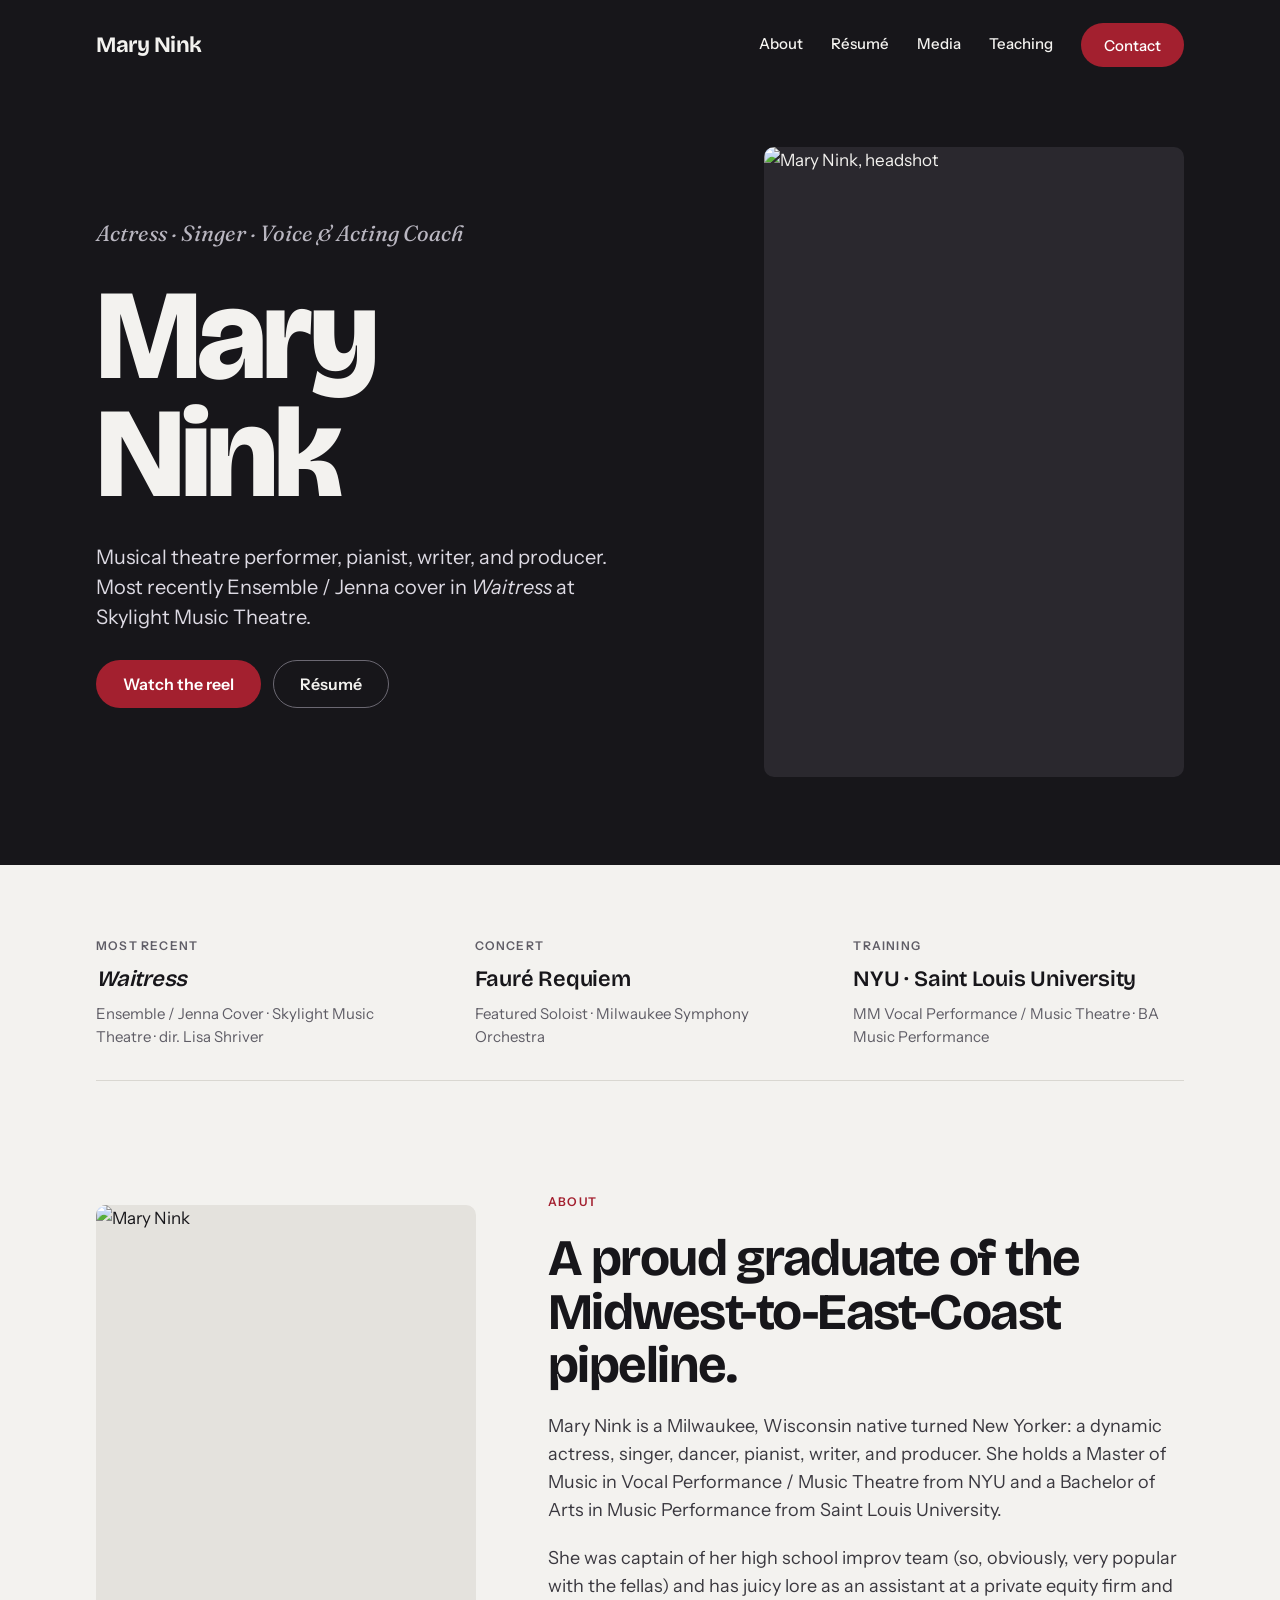
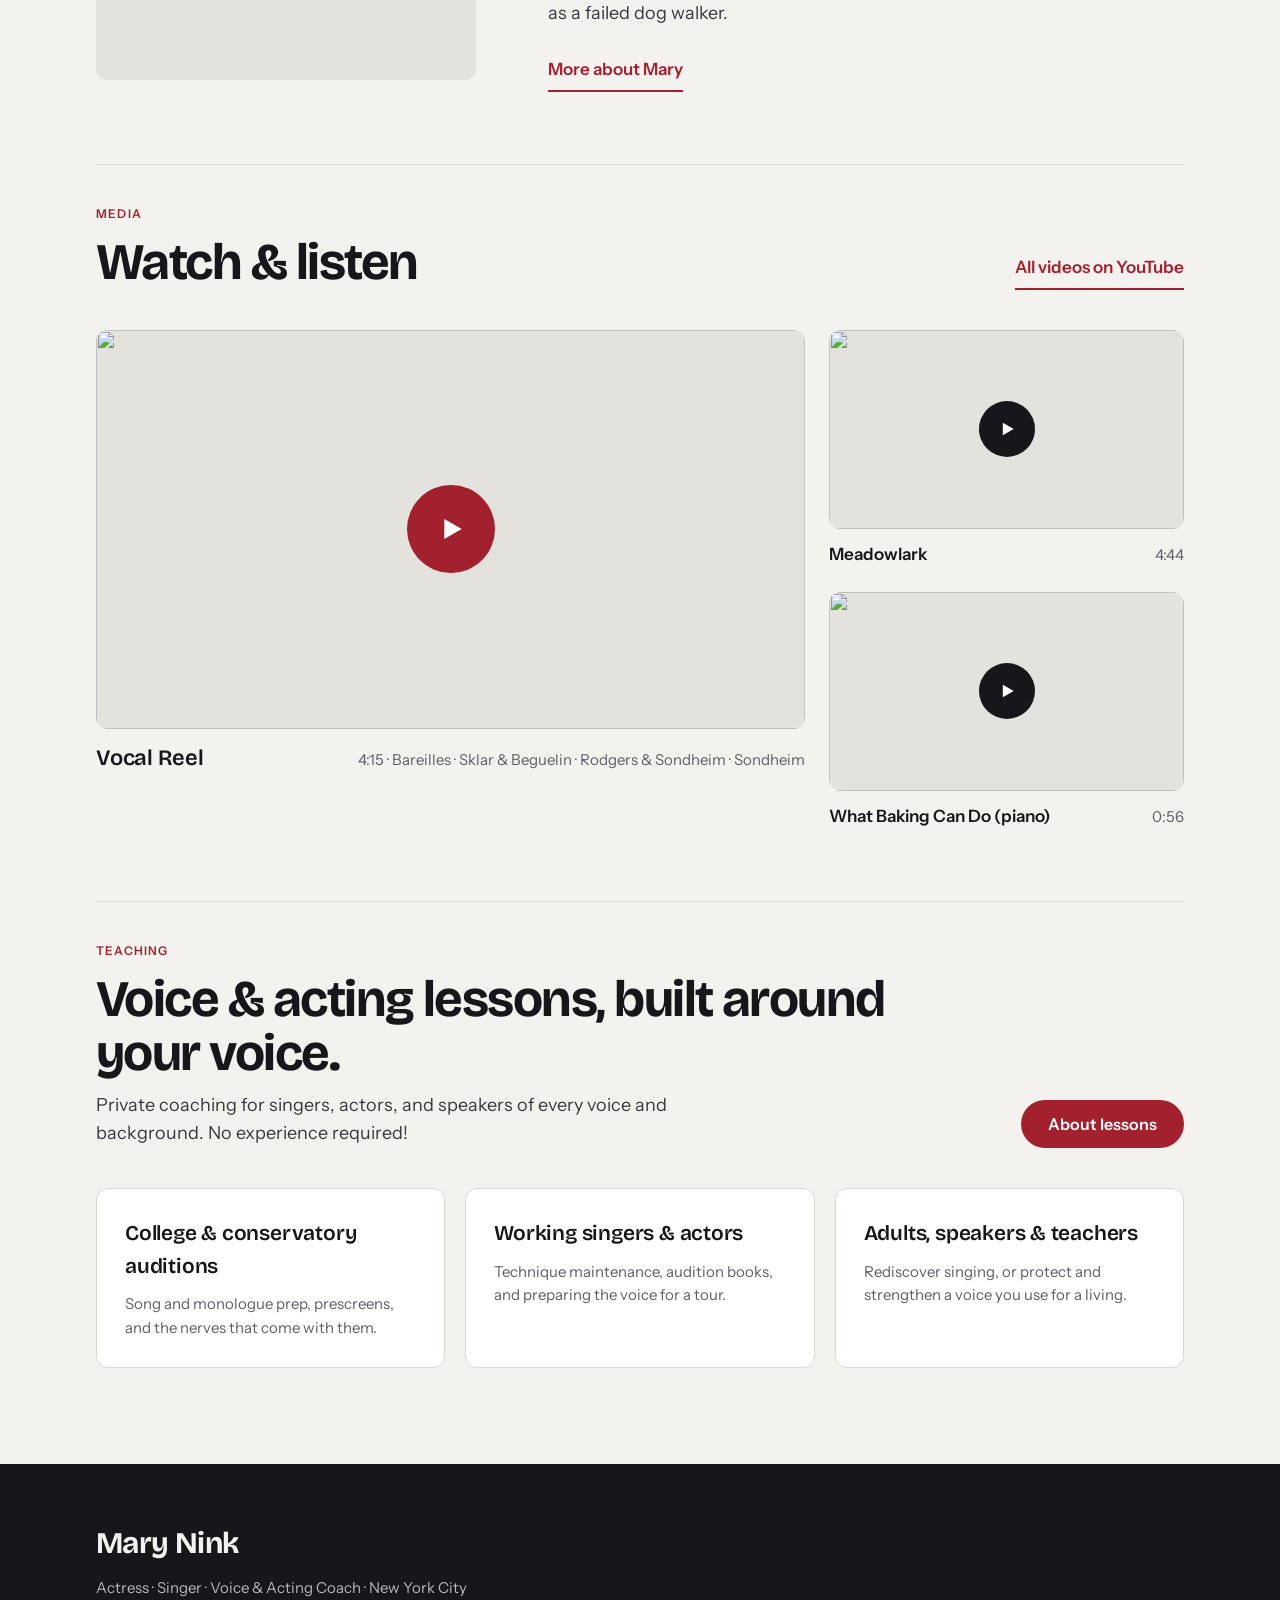
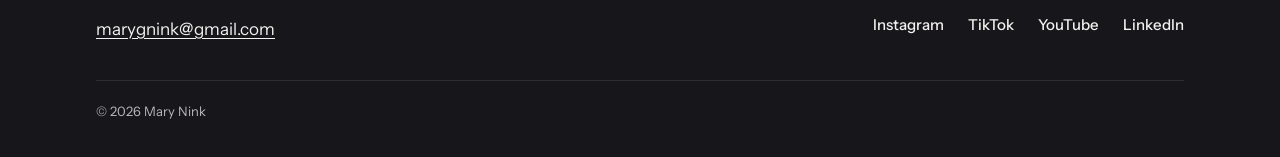
==== commit 201f9b14: "Home: reword the teaching teaser Co-Authored-By: Claude Fable 5.1 <noreply@anthropic.com> Claude-Ses" ====
--- a/index.html
+++ b/index.html
@@ -170,7 +170,7 @@
           <div class="stack" style="gap:12px;flex:1 1 420px;min-width:0">
             <span class="eyebrow">Teaching</span>
             <h2 class="h2">Voice &amp; acting lessons, built around your voice.</h2>
-            <p class="measure" style="font-size:18px;color:var(--ink-3)">Private coaching for singers, actors, and speakers of every level. No two voices are alike, and no experience is required.</p>
+            <p class="measure" style="font-size:18px;color:var(--ink-3)">Private coaching for singers, actors, and speakers of every voice and background. No experience required!</p>
           </div>
           <a class="btn btn--accent" href="teaching.html">About lessons</a>
         </div>
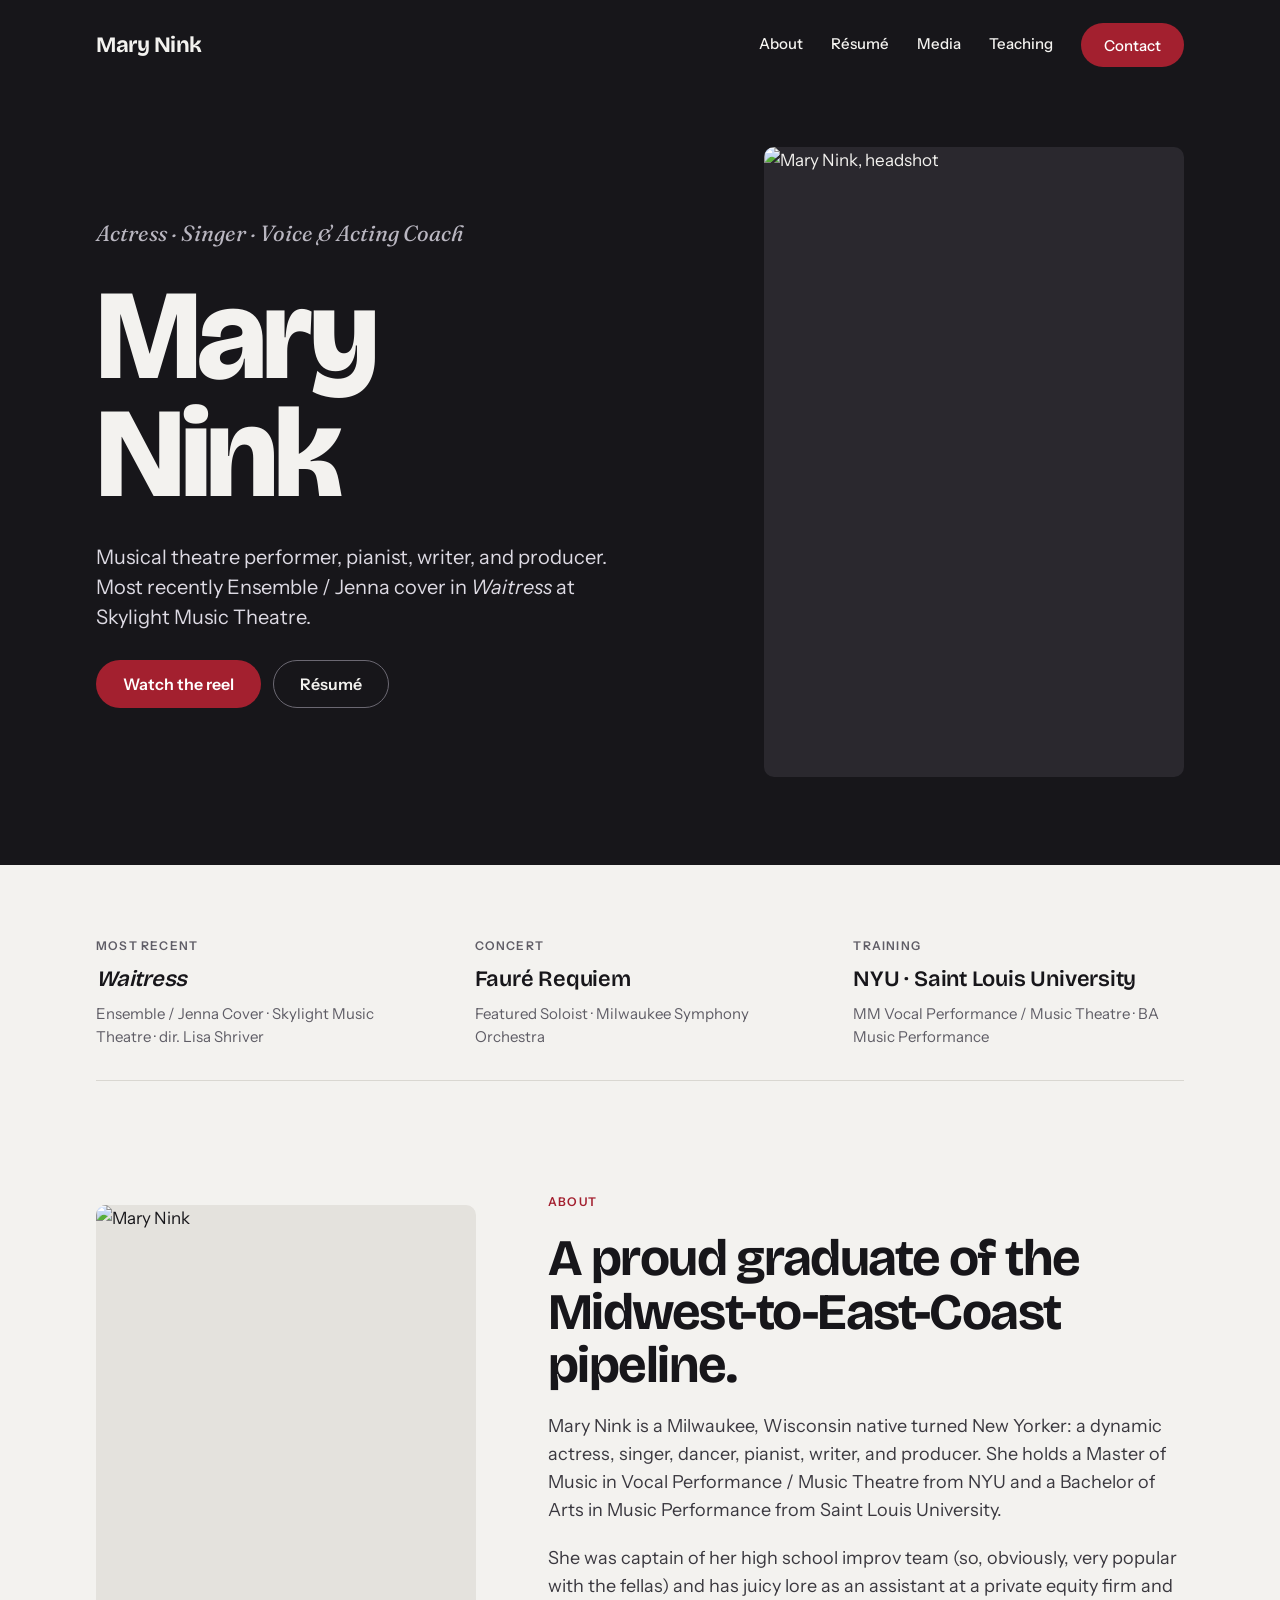
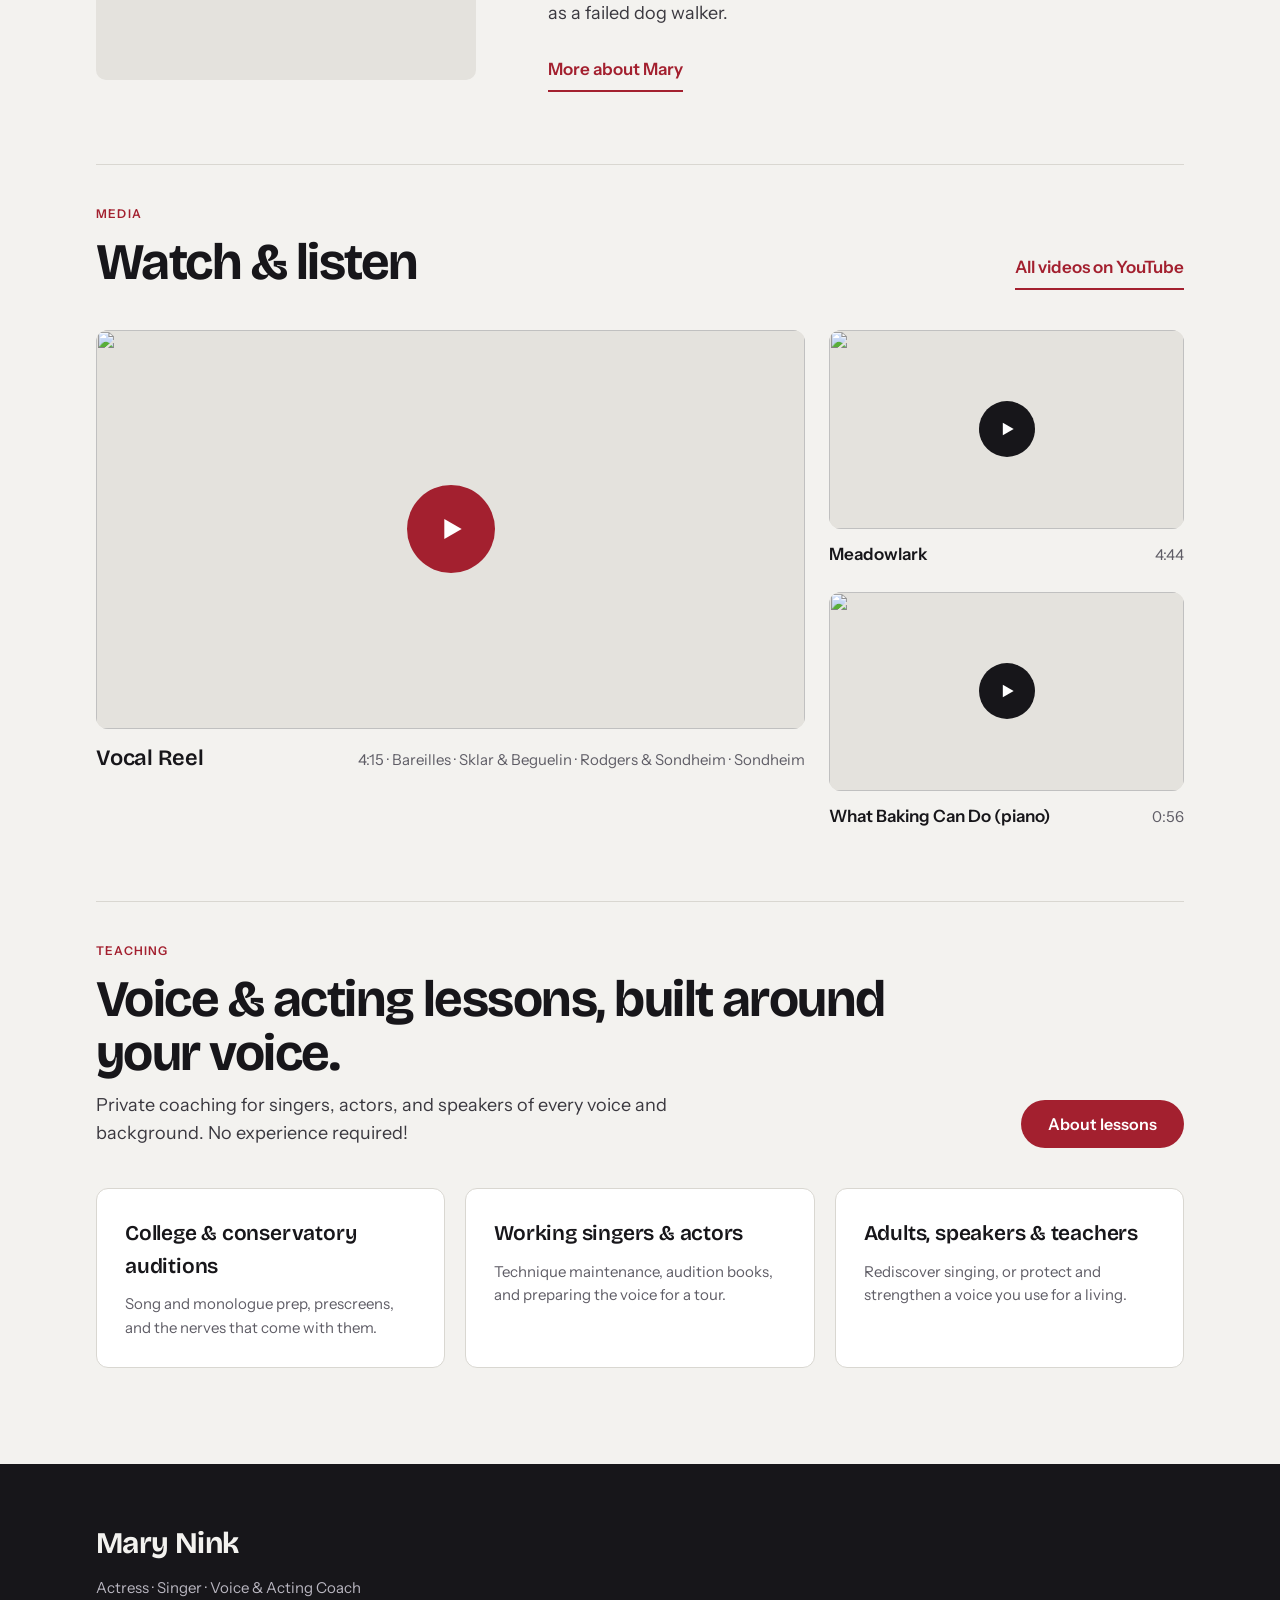
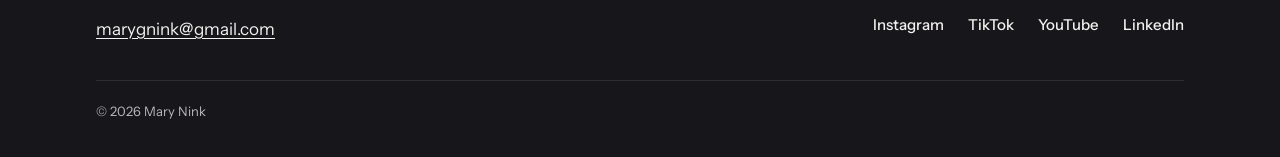
==== commit 7e4b8d0a: "Remove explicit location: footer tagline, About cards, Résumé header, home metadata Co-Authored-By: " ====
--- a/index.html
+++ b/index.html
@@ -4,13 +4,13 @@
 <meta charset="utf-8">
 <meta name="viewport" content="width=device-width, initial-scale=1">
 <title>Mary Nink — Actress, Singer, Voice &amp; Acting Coach</title>
-<meta name="description" content="Mary Nink is a New York City–based actress, singer, pianist, and voice and acting coach. Milwaukee native. MM, NYU; BA, Saint Louis University. Most recently in Waitress at Skylight Music Theatre.">
+<meta name="description" content="Mary Nink is an actress, singer, pianist, and voice and acting coach. MM, NYU; BA, Saint Louis University. Most recently in Waitress at Skylight Music Theatre.">
 <link rel="canonical" href="https://mott-lab.github.io/marynink/">
 <link rel="icon" href="assets/favicon.svg" type="image/svg+xml">
 <meta property="og:type" content="website">
 <meta property="og:site_name" content="Mary Nink">
 <meta property="og:title" content="Mary Nink — Actress, Singer, Voice &amp; Acting Coach">
-<meta property="og:description" content="New York City–based actress, singer, pianist, and voice and acting coach.">
+<meta property="og:description" content="Actress, singer, pianist, and voice and acting coach.">
 <meta property="og:url" content="https://mott-lab.github.io/marynink/">
 <meta property="og:image" content="https://static.wixstatic.com/media/5681b1_0198e34753824c97a51f817c208abb28~mv2.jpg/v1/fill/w_1200,h_630,al_c,q_85/5681b1_0198e34753824c97a51f817c208abb28~mv2.jpg">
 <meta name="twitter:card" content="summary_large_image">
@@ -26,8 +26,6 @@
   "jobTitle": ["Actress", "Singer", "Voice and Acting Coach"],
   "email": "mailto:marygnink@gmail.com",
   "url": "https://mott-lab.github.io/marynink/",
-  "homeLocation": { "@type": "Place", "name": "New York, NY" },
-  "birthPlace": { "@type": "Place", "name": "Milwaukee, WI" },
   "alumniOf": [
     { "@type": "CollegeOrUniversity", "name": "New York University" },
     { "@type": "CollegeOrUniversity", "name": "Saint Louis University" }
@@ -198,7 +196,7 @@
   <div class="wrap site-footer__inner">
     <div class="site-footer__brand">
       <span class="site-footer__name">Mary Nink</span>
-      <span class="site-footer__tag">Actress · Singer · Voice &amp; Acting Coach · New York City</span>
+      <span class="site-footer__tag">Actress · Singer · Voice &amp; Acting Coach</span>
       <a class="site-footer__email" href="mailto:marygnink@gmail.com">marygnink@gmail.com</a>
     </div>
     <nav class="site-footer__social" aria-label="Social">
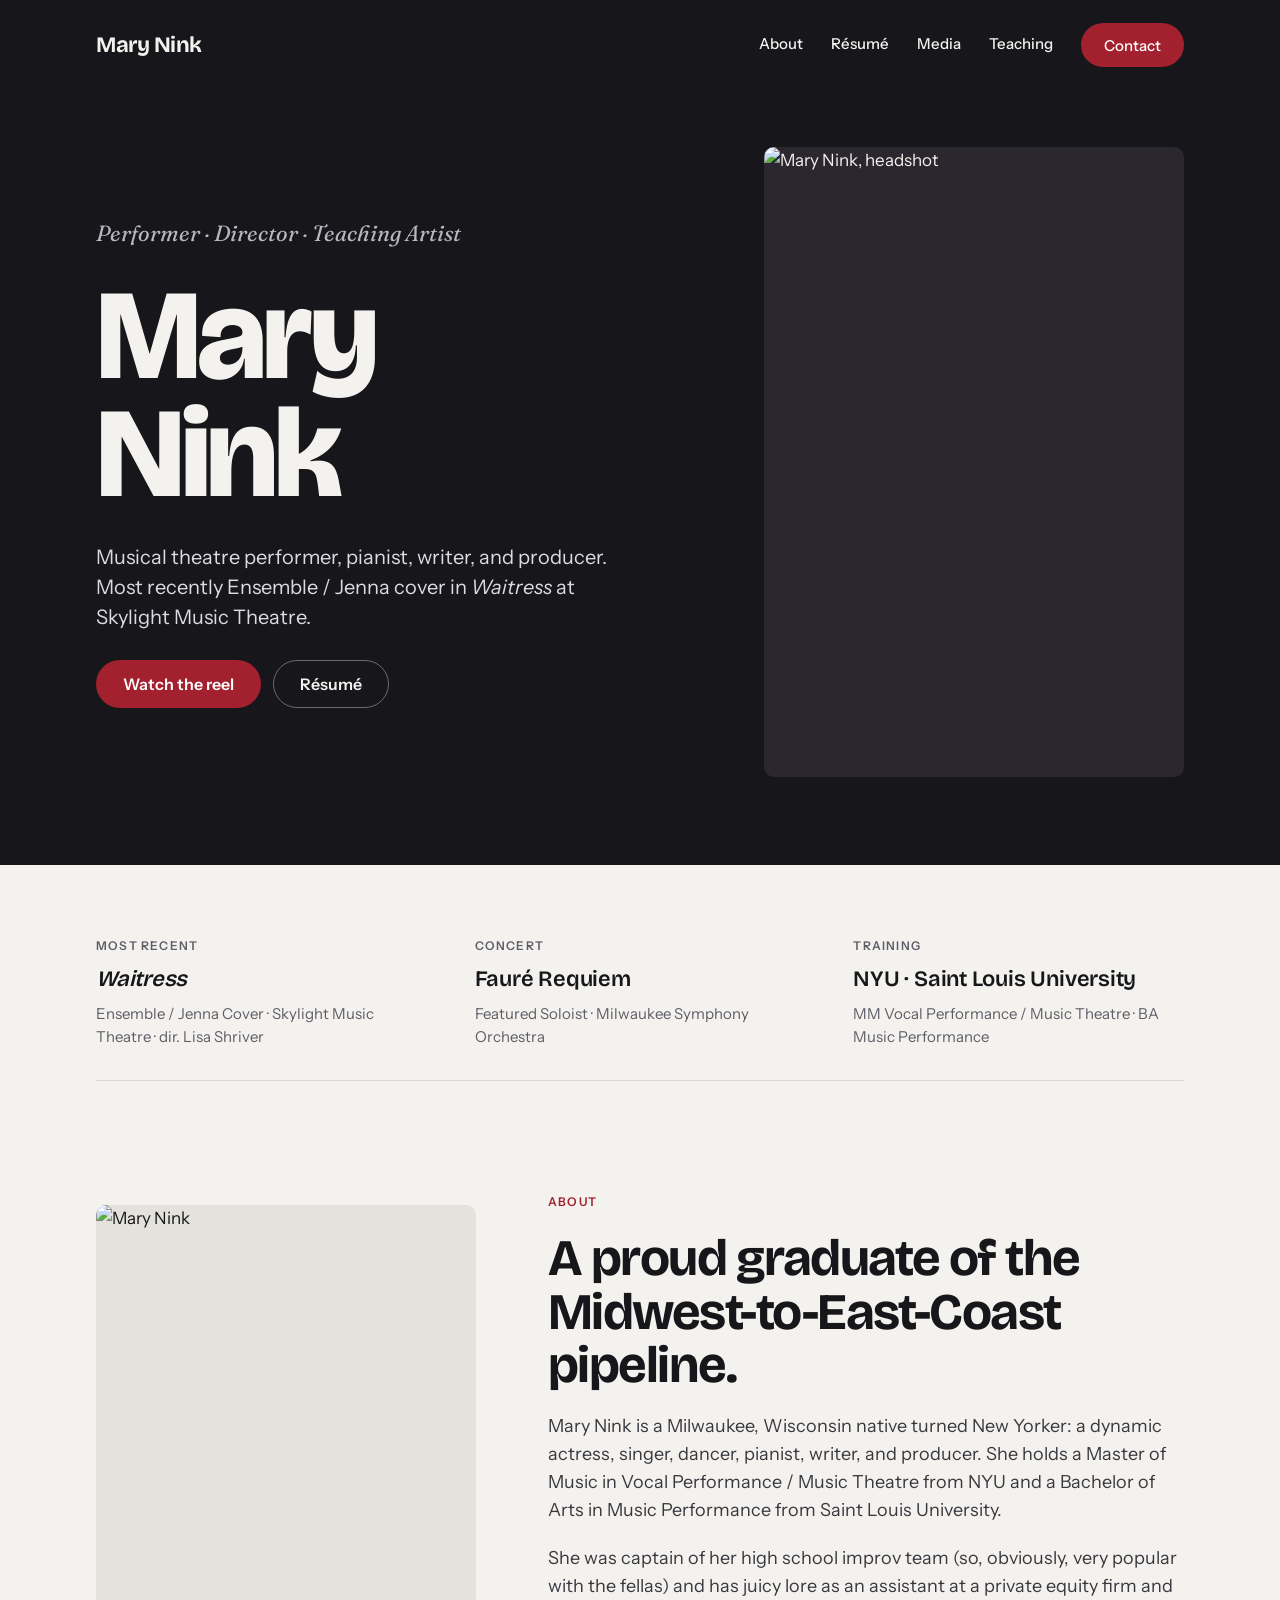
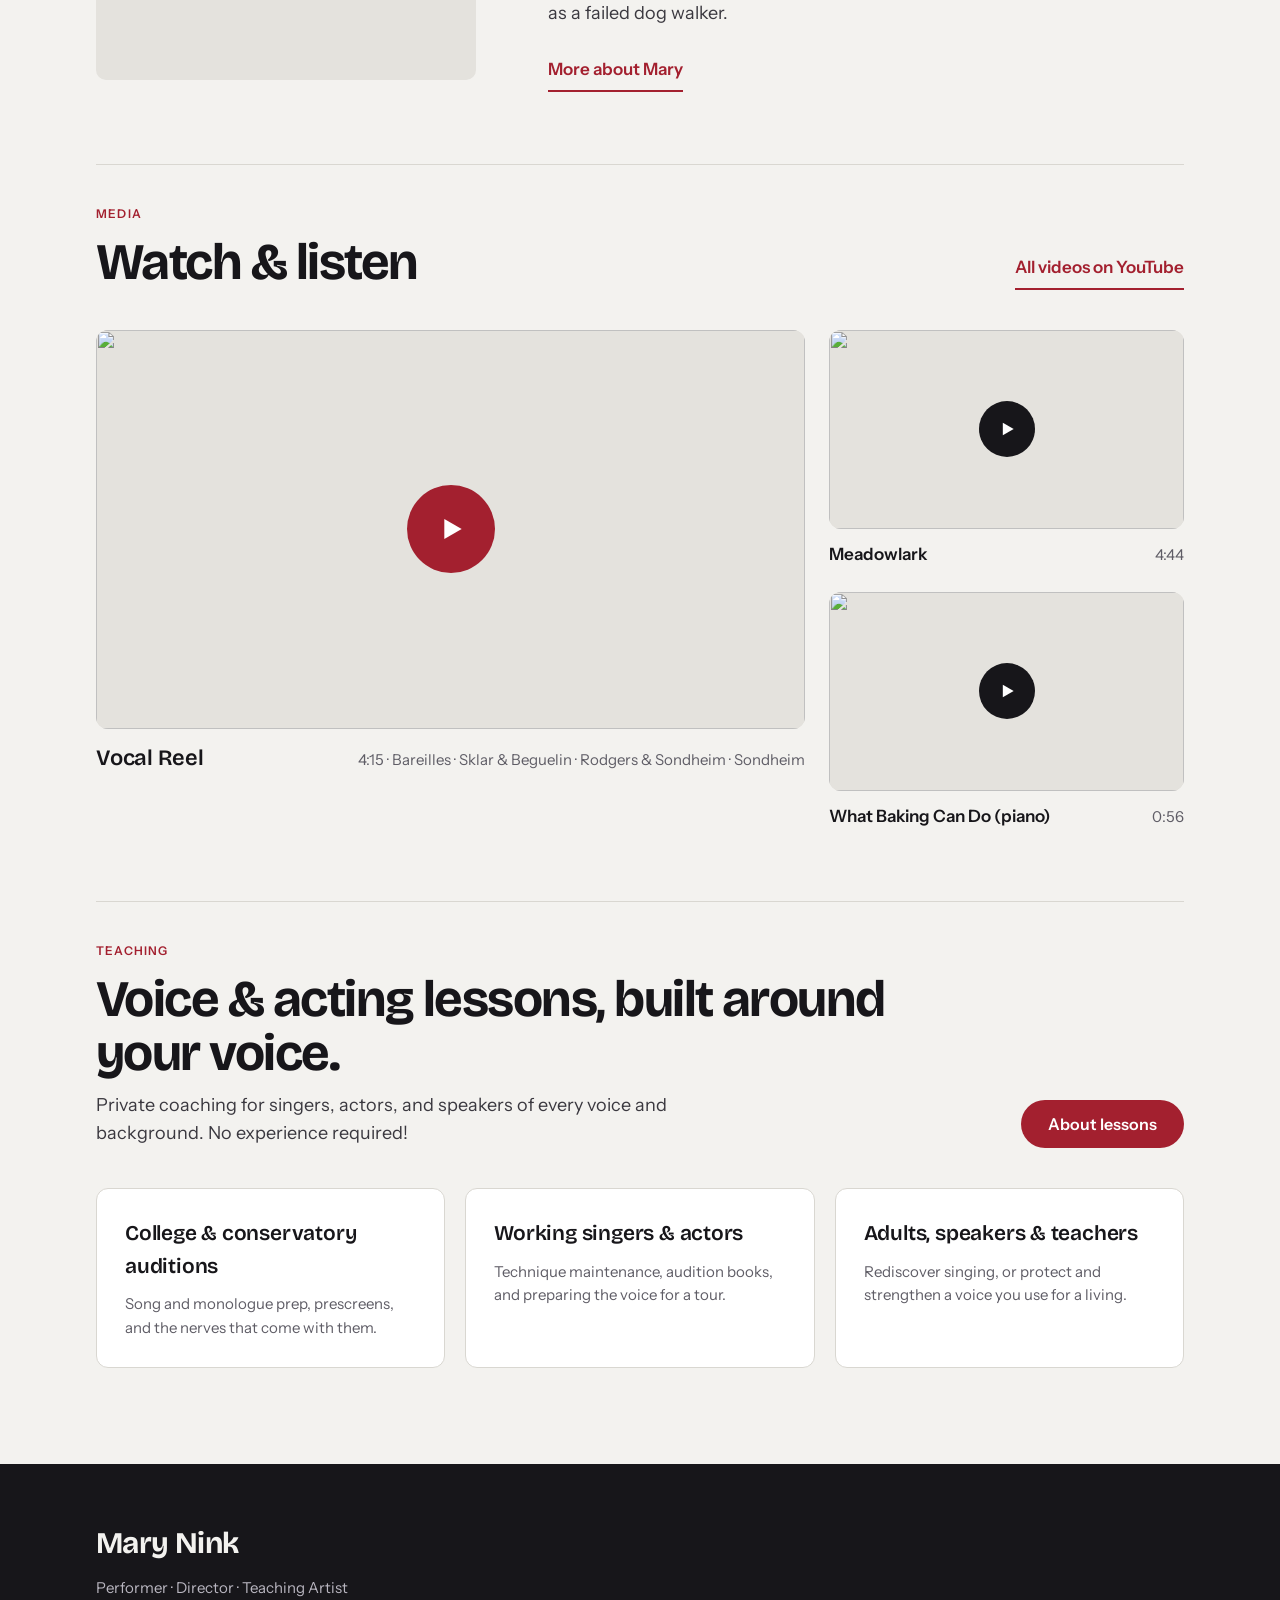
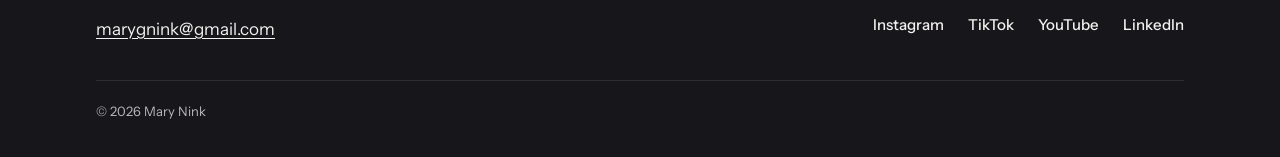
==== commit 06aca70d: "Positioning line: Performer · Director · Teaching Artist Co-Authored-By: Claude Fable 5.1 <noreply@a" ====
--- a/index.html
+++ b/index.html
@@ -3,14 +3,14 @@
 <head>
 <meta charset="utf-8">
 <meta name="viewport" content="width=device-width, initial-scale=1">
-<title>Mary Nink — Actress, Singer, Voice &amp; Acting Coach</title>
-<meta name="description" content="Mary Nink is an actress, singer, pianist, and voice and acting coach. MM, NYU; BA, Saint Louis University. Most recently in Waitress at Skylight Music Theatre.">
+<title>Mary Nink — Performer, Director, Teaching Artist</title>
+<meta name="description" content="Mary Nink is a performer, director, and teaching artist: actress, singer, pianist, and voice and acting coach. MM, NYU; BA, Saint Louis University. Most recently in Waitress at Skylight Music Theatre.">
 <link rel="canonical" href="https://mott-lab.github.io/marynink/">
 <link rel="icon" href="assets/favicon.svg" type="image/svg+xml">
 <meta property="og:type" content="website">
 <meta property="og:site_name" content="Mary Nink">
-<meta property="og:title" content="Mary Nink — Actress, Singer, Voice &amp; Acting Coach">
-<meta property="og:description" content="Actress, singer, pianist, and voice and acting coach.">
+<meta property="og:title" content="Mary Nink — Performer, Director, Teaching Artist">
+<meta property="og:description" content="Performer, director, and teaching artist.">
 <meta property="og:url" content="https://mott-lab.github.io/marynink/">
 <meta property="og:image" content="https://static.wixstatic.com/media/5681b1_0198e34753824c97a51f817c208abb28~mv2.jpg/v1/fill/w_1200,h_630,al_c,q_85/5681b1_0198e34753824c97a51f817c208abb28~mv2.jpg">
 <meta name="twitter:card" content="summary_large_image">
@@ -23,7 +23,7 @@
   "@context": "https://schema.org",
   "@type": "Person",
   "name": "Mary Nink",
-  "jobTitle": ["Actress", "Singer", "Voice and Acting Coach"],
+  "jobTitle": ["Performer", "Director", "Teaching Artist"],
   "email": "mailto:marygnink@gmail.com",
   "url": "https://mott-lab.github.io/marynink/",
   "alumniOf": [
@@ -63,7 +63,7 @@
   <section class="hero">
     <div class="wrap hero__inner">
       <div class="hero__copy">
-        <p class="hero__kicker">Actress · Singer · Voice &amp; Acting Coach</p>
+        <p class="hero__kicker">Performer · Director · Teaching Artist</p>
         <h1 class="display display--hero">Mary<br>Nink</h1>
         <p class="hero__lede">Musical theatre performer, pianist, writer, and producer. Most recently Ensemble / Jenna cover in <em>Waitress</em> at Skylight Music Theatre.</p>
         <div class="actions">
@@ -196,7 +196,7 @@
   <div class="wrap site-footer__inner">
     <div class="site-footer__brand">
       <span class="site-footer__name">Mary Nink</span>
-      <span class="site-footer__tag">Actress · Singer · Voice &amp; Acting Coach</span>
+      <span class="site-footer__tag">Performer · Director · Teaching Artist</span>
       <a class="site-footer__email" href="mailto:marygnink@gmail.com">marygnink@gmail.com</a>
     </div>
     <nav class="site-footer__social" aria-label="Social">
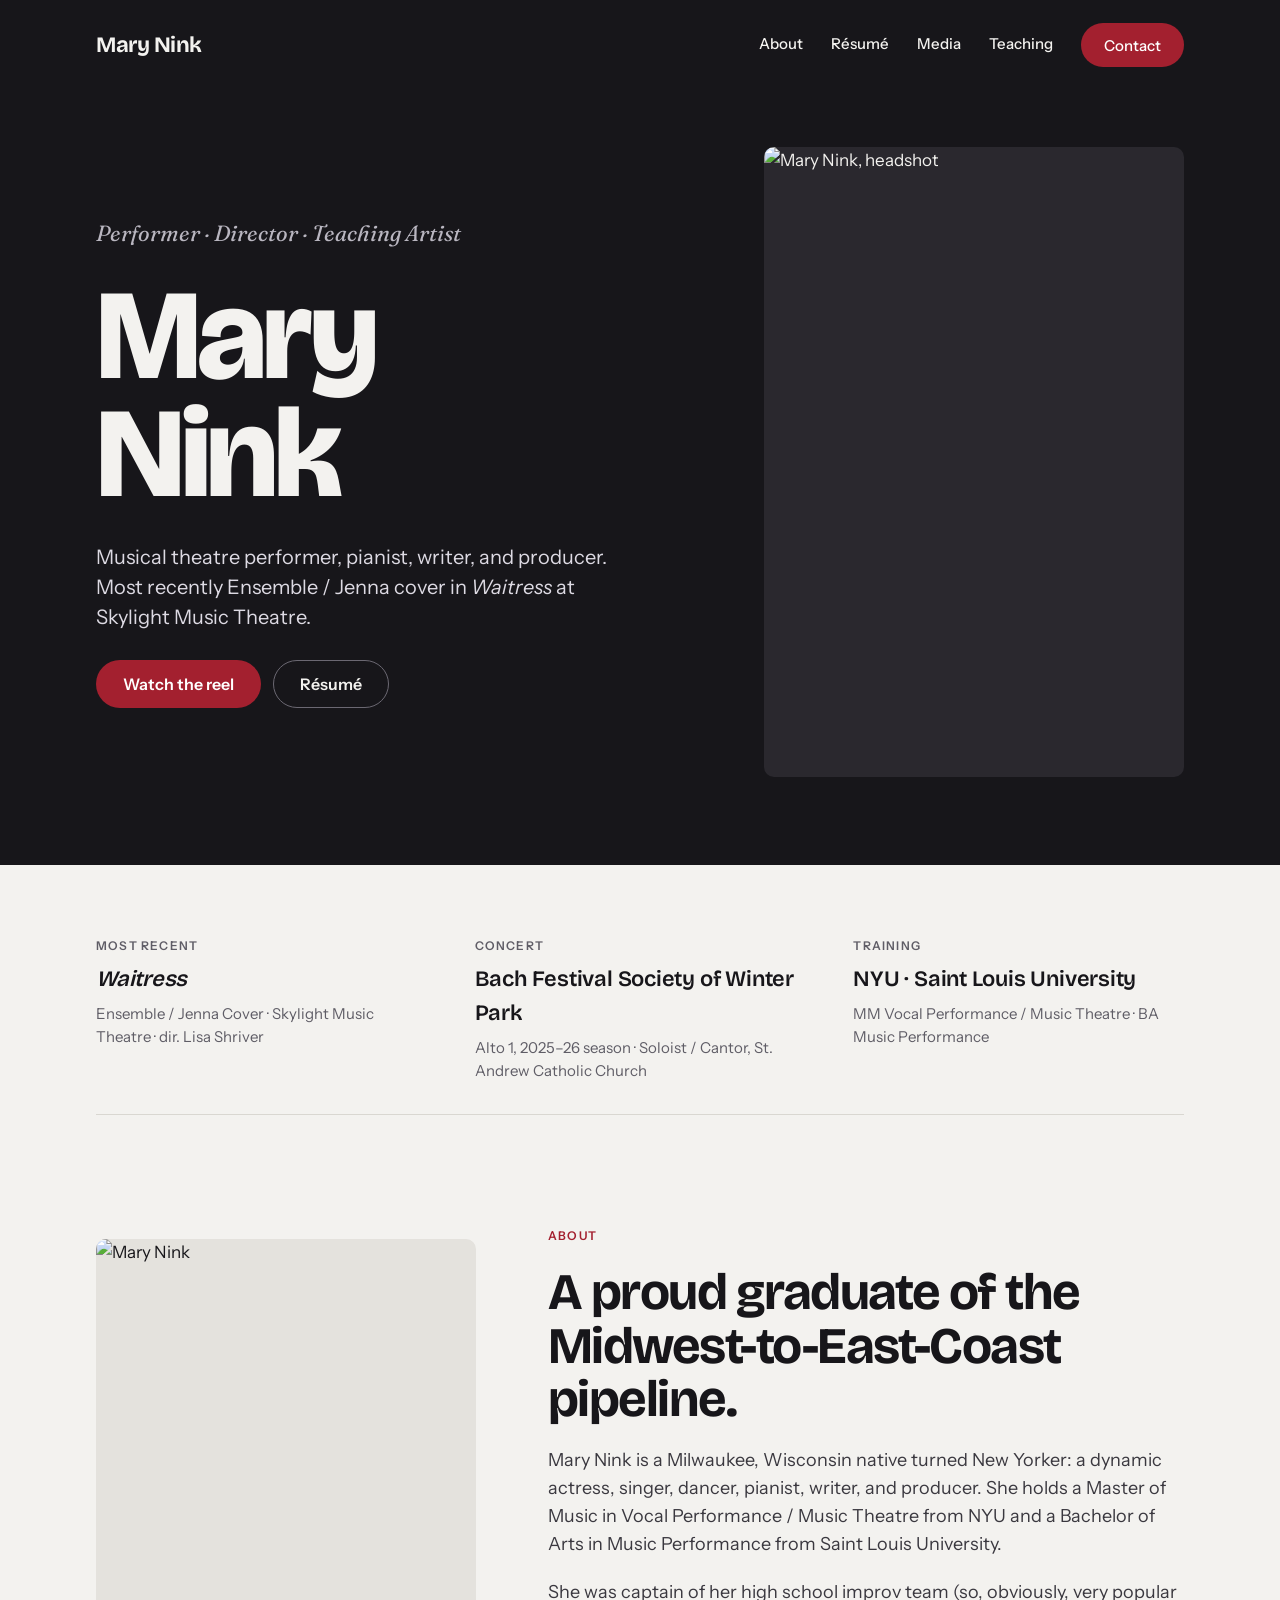
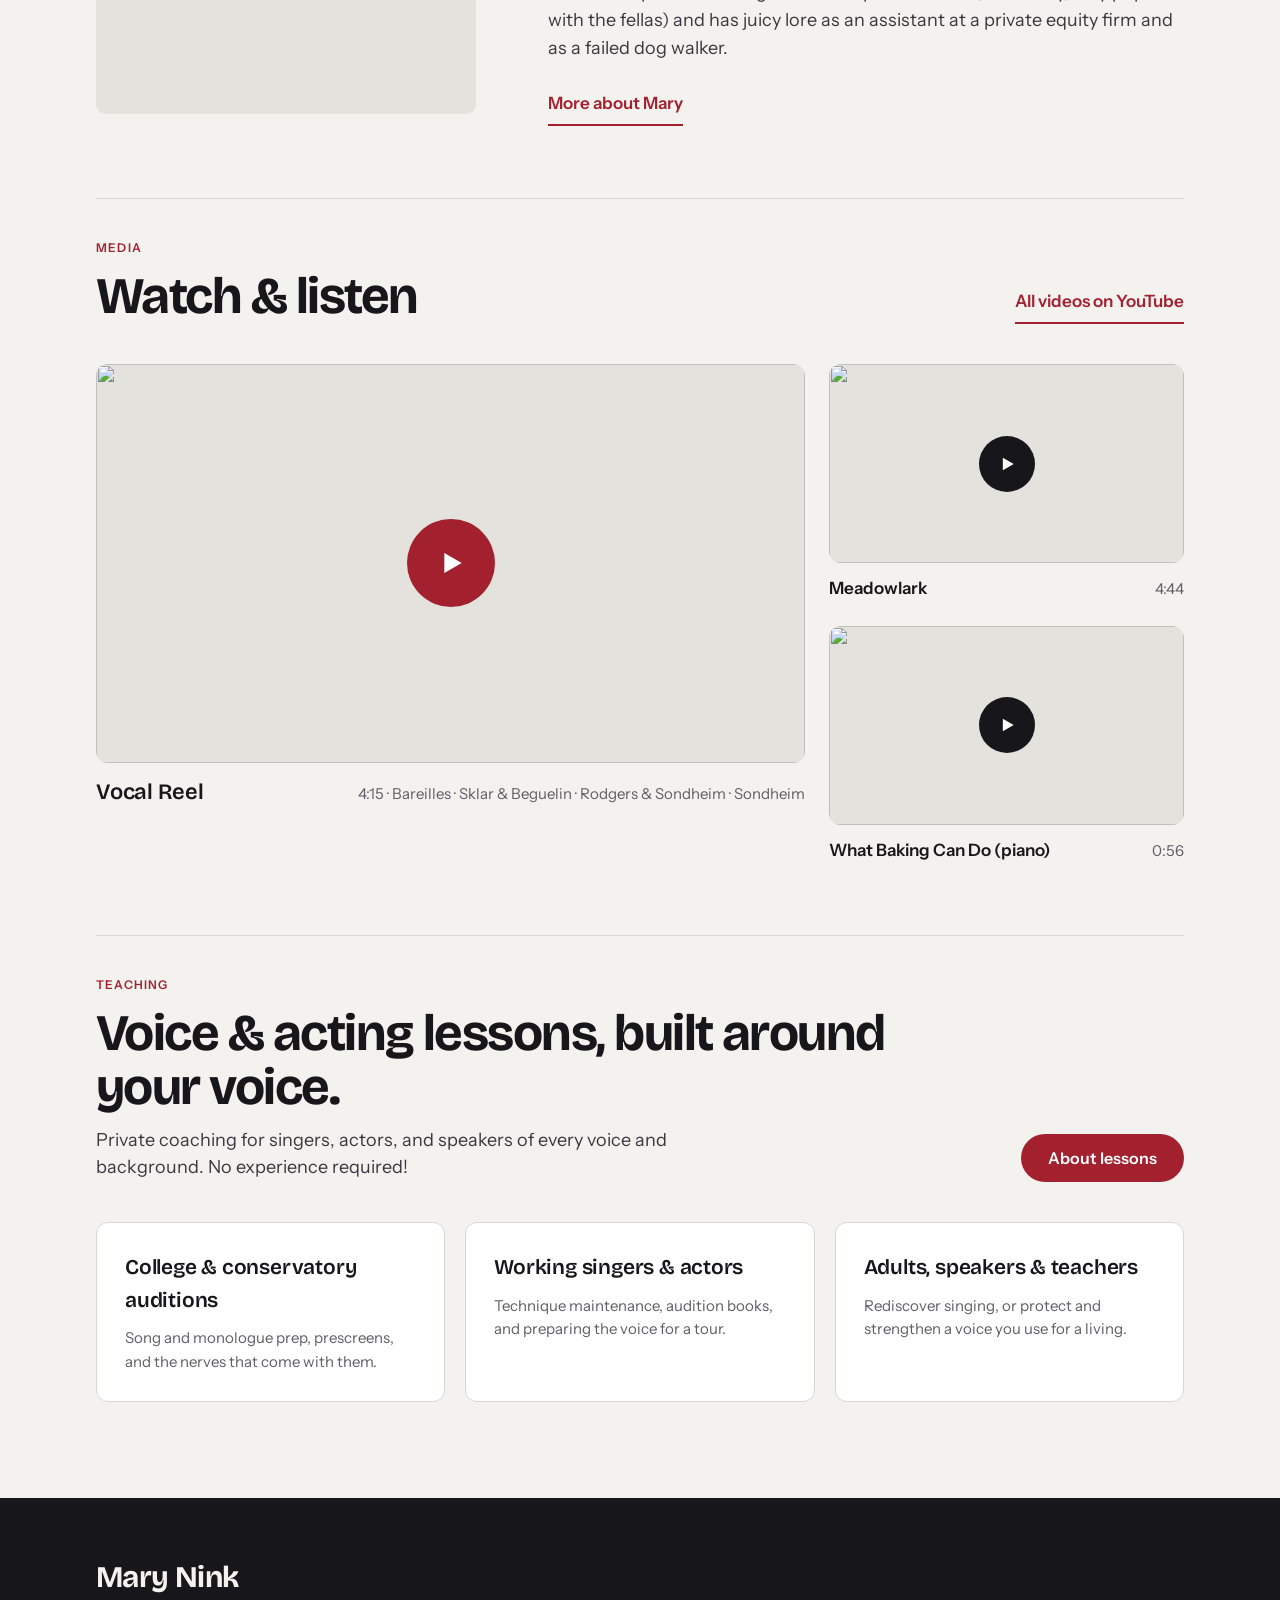
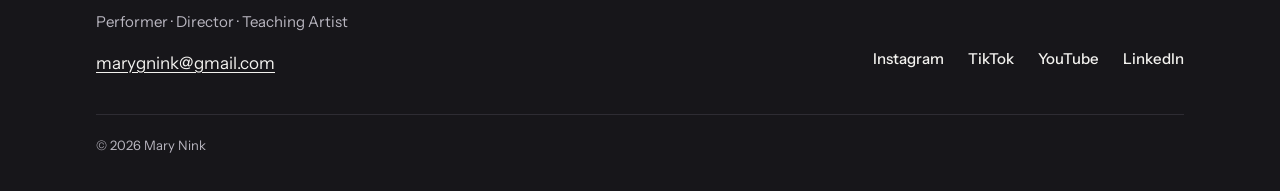
==== commit f6d5f9e9: "Résumé: rebuild Concert section; Cabaret section; seminar under Training; home concert fact - Concer" ====
--- a/index.html
+++ b/index.html
@@ -87,8 +87,8 @@
         </div>
         <div class="fact">
           <span class="eyebrow eyebrow--muted">Concert</span>
-          <span class="fact__title">Fauré Requiem</span>
-          <span class="muted small">Featured Soloist · Milwaukee Symphony Orchestra</span>
+          <span class="fact__title">Bach Festival Society of Winter Park</span>
+          <span class="muted small">Alto 1, 2025–26 season · Soloist / Cantor, St. Andrew Catholic Church</span>
         </div>
         <div class="fact">
           <span class="eyebrow eyebrow--muted">Training</span>
